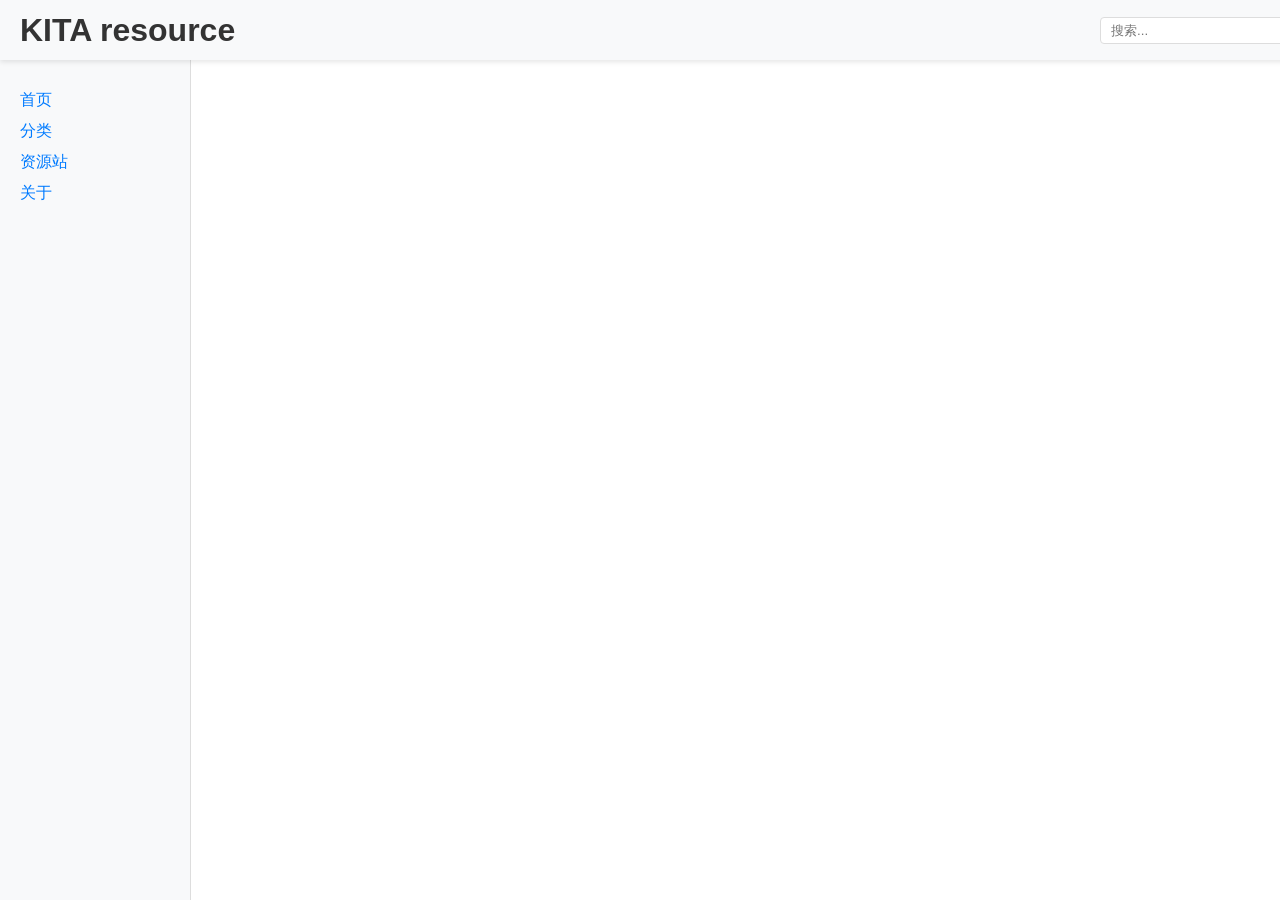
==== about.html @ 464eb2cd "Update about.html" ====
<!DOCTYPE html>
<html lang="zh">
<head>
    <meta charset="UTF-8">
    <meta name="viewport" content="width=device-width, initial-scale=1.0">
    <title>KITAres</title>
    <link rel="stylesheet" href="blog.css">
</head>
<body>
    <header>
        <h1>KITA resource</h1>
        <input type="search" placeholder="搜索...">
    </header>
    <nav>
        <a href="index.html">首页</a>
        <a href="#">分类</a>
        <a href="resource.html">资源站</a>
        <a href="about.html">关于</a>
    </nav>
    <main>
        <section>
            <h2>ABOUT</h2>
            <p>还在想...</p>
        </section>
    </main>
</body>
---- blog.css ----
/* 博客界面简洁样式*/
body {
    background: #fff !important;
    color: #333 !important;
    font-family: Arial, sans-serif !important;
    margin: 0 !important;
    padding: 0 !important;
    min-height: 100vh;
}

header {
    position: fixed;
    top: 0;
    left: 0;
    width: 100%;
    height: 60px;
    background: #f8f9fa;
    display: flex;
    justify-content: space-between;
    align-items: center;
    padding: 0 20px;
    box-shadow: 0 2px 5px rgba(0,0,0,0.1);
    z-index: 1000;
}

header h1 {
    margin: 0;
    color: #333;
}

header input {
    padding: 5px 10px;
    border: 1px solid #ddd;
    border-radius: 4px;
    width: 200px;
}

nav {
    position: fixed;
    left: 0;
    top: 60px;
    width: 150px;
    height: calc(100vh - 60px);
    background: #f8f9fa;
    padding: 20px;
    border-right: 1px solid #ddd;
    overflow-y: auto;
}

nav a {
    display: block;
    margin: 10px 0;
    color: #007bff;
    text-decoration: none;
}

nav a:hover {
    color: #0056b3;
}

.content {
    margin-left: 200px;
    margin-top: 60px;
    height: calc(100vh - 60px);
    overflow-y: auto;
    display: flex;
}

main {
    flex: 3;
    padding: 20px;
}

aside {
    flex: 1;
    margin-left: 20px;
    padding: 20px;
}

.post {
    border: 1px solid #ddd;
    padding: 20px;
    margin-bottom: 20px;
    background: #fff;
    border-radius: 5px;
}

.post h2 {
    margin-top: 0;
}

.post h2 a {
    color: #007bff;
    text-decoration: none;
}

.post h2 a:hover {
    text-decoration: underline;
}

.meta {
    color: #666;
    font-size: 0.9em;
    margin-bottom: 10px;
}

.post img {
    max-width: 100%;
    height: auto;
    margin: 10px 0;
    border: none;
    box-shadow: none;
    transition: none;
}

.post img:hover {
    transform: none;
    box-shadow: none;
}

.sidebar-section {
    background: #f8f9fa;
    padding: 15px;
    margin-bottom: 20px;
    border: 1px solid #ddd;
    border-radius: 5px;
}

.sidebar-section h3 {
    margin-top: 0;
    color: #333;
}

.sidebar-section ul {
    list-style: none;
    padding: 0;
}

.sidebar-section li {
    margin-bottom: 5px;
}

.sidebar-section a {
    color: #007bff;
    text-decoration: none;
}

.sidebar-section a:hover {
    text-decoration: underline;
}

.pagination {
    text-align: center;
    margin-top: 20px;
}

.pagination a {
    margin: 0 5px;
    text-decoration: none;
    color: #007bff;
    padding: 5px 10px;
    border: 1px solid #ddd;
    border-radius: 4px;
}

.pagination a:hover {
    background: #007bff;
    color: #fff;
}

/* 响应式设计 */
@media (max-width: 768px) {
    header {
        position: static;
        height: auto;
        padding: 10px 20px;
        flex-direction: column;
        align-items: flex-start;
    }
    header input {
        width: 100%;
        margin-top: 10px;
    }
    nav {
        position: static;
        width: 100%;
        height: auto;
        border-right: none;
        border-bottom: 1px solid #ddd;
        padding: 10px 20px;
    }
    nav a {
        display: inline-block;
        margin: 0 10px;
    }
    .content {
        margin-left: 0;
        margin-top: 0;
        height: auto;
        overflow-y: visible;
        flex-direction: column;
    }
    aside {
        margin-left: 0;
        margin-top: 20px;
    }
}
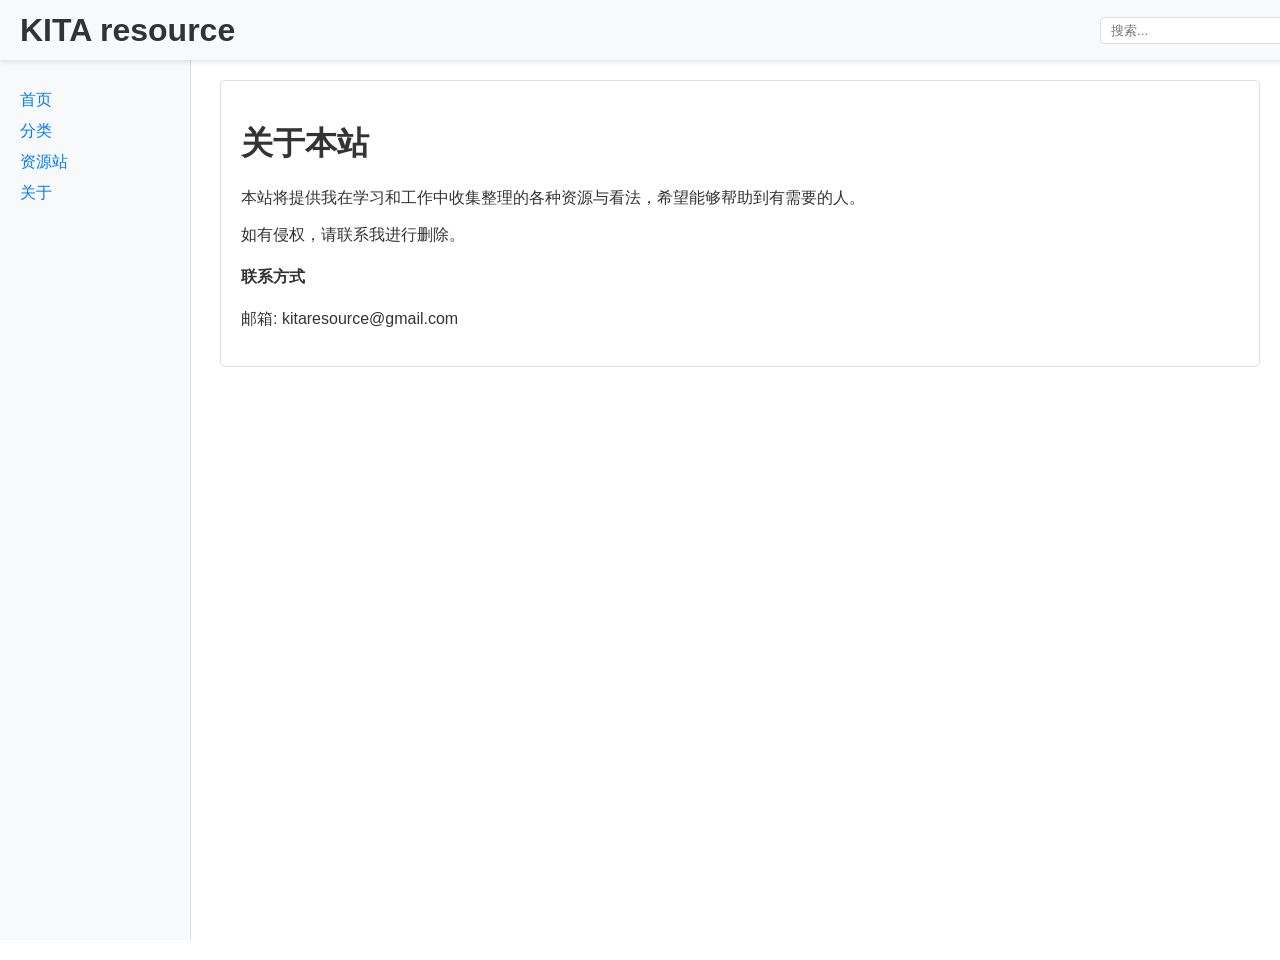
==== commit 47610835: "about" ====
--- a/about.html
+++ b/about.html
@@ -17,10 +17,21 @@
         <a href="resource.html">资源站</a>
         <a href="about.html">关于</a>
     </nav>
-    <main>
-        <section>
-            <h2>ABOUT</h2>
-            <p>还在想...</p>
-        </section>
-    </main>
+    
+    <div class="content">
+        <main>
+            <div class="post">
+                <h1 id="-">关于本站</h1>
+                <p>本站将提供我在学习和工作中收集整理的各种资源与看法，希望能够帮助到有需要的人。</p>
+                <p>如有侵权，请联系我进行删除。</p>
+
+                <h4 id="-">联系方式</h4>
+                <p>邮箱: kitaresource@gmail.com</p>
+            </div>
+        </main>
+    </div>
+       
+    
+    
+    
 </body>
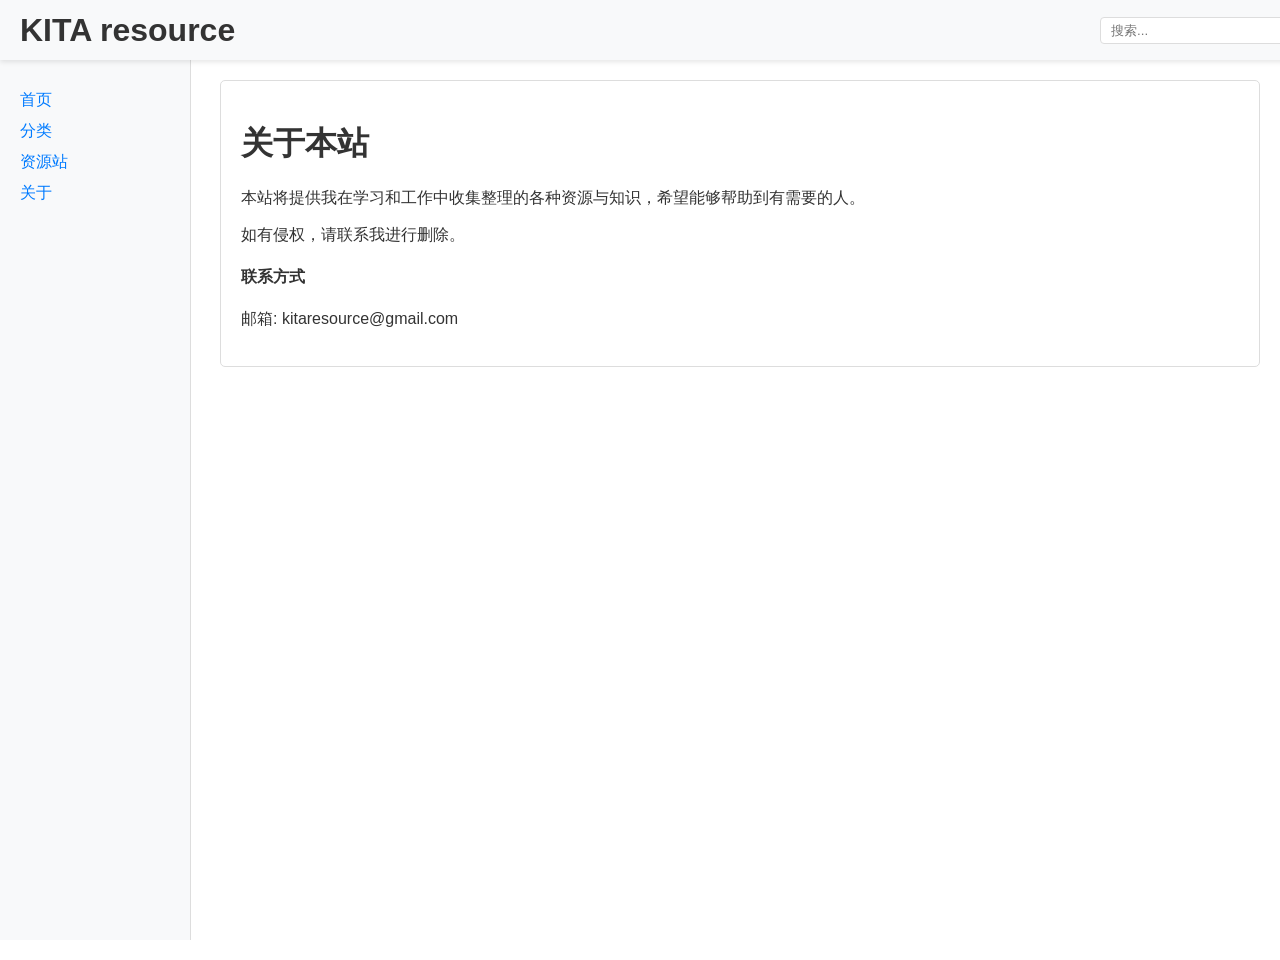
==== commit ed04f44d: "Update about.html" ====
--- a/about.html
+++ b/about.html
@@ -22,7 +22,7 @@
         <main>
             <div class="post">
                 <h1 id="-">关于本站</h1>
-                <p>本站将提供我在学习和工作中收集整理的各种资源与看法，希望能够帮助到有需要的人。</p>
+                <p>本站将提供我在学习和工作中收集整理的各种资源与知识，希望能够帮助到有需要的人。</p>
                 <p>如有侵权，请联系我进行删除。</p>
 
                 <h4 id="-">联系方式</h4>
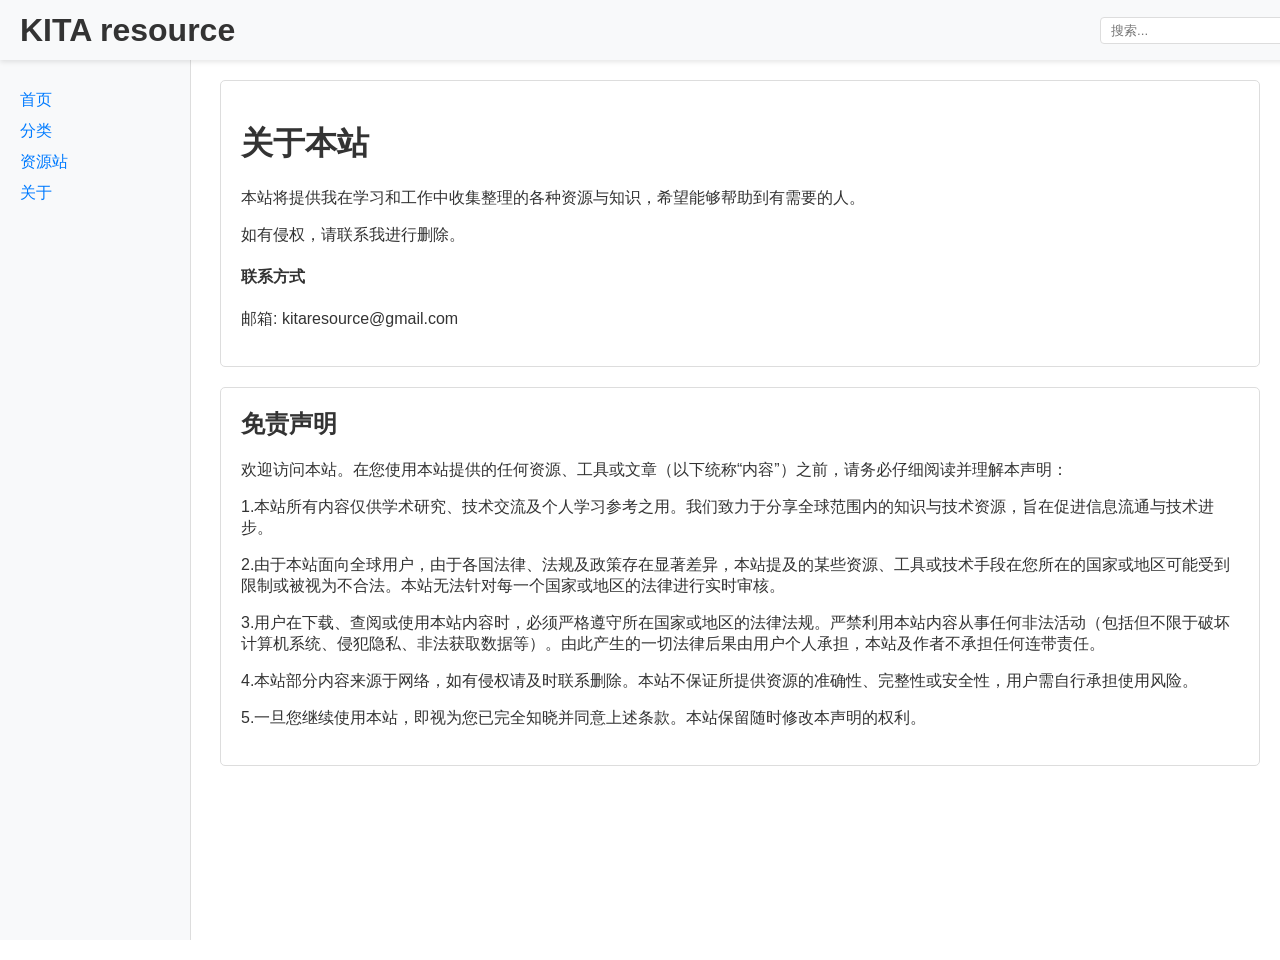
==== commit ba25e567: "Disclaimer" ====
--- a/about.html
+++ b/about.html
@@ -28,6 +28,19 @@
                 <h4 id="-">联系方式</h4>
                 <p>邮箱: kitaresource@gmail.com</p>
             </div>
+            
+
+            <div class="post">
+                <h2>免责声明</h2>
+                <p>欢迎访问本站。在您使用本站提供的任何资源、工具或文章（以下统称“内容”）之前，请务必仔细阅读并理解本声明：</p>
+        
+                    <p>1.本站所有内容仅供<span class="important-text">学术研究、技术交流及个人学习</span>参考之用。我们致力于分享全球范围内的知识与技术资源，旨在促进信息流通与技术进步。</p>
+                    <p>2.由于本站面向全球用户，由于各国法律、法规及政策存在显著差异，本站提及的某些资源、工具或技术手段在您所在的国家或地区可能受到限制或被视为不合法。本站无法针对每一个国家或地区的法律进行实时审核。</p>
+                    <p>3.用户在下载、查阅或使用本站内容时，必须<span class="important-text">严格遵守所在国家或地区的法律法规</span>。严禁利用本站内容从事任何非法活动（包括但不限于破坏计算机系统、侵犯隐私、非法获取数据等）。由此产生的一切法律后果由用户个人承担，本站及作者不承担任何连带责任。</p>
+                    <p>4.本站部分内容来源于网络，如有侵权请及时联系删除。本站不保证所提供资源的准确性、完整性或安全性，用户需自行承担使用风险。</p>
+                    <p>5.一旦您继续使用本站，即视为您已完全知晓并同意上述条款。本站保留随时修改本声明的权利。</p>
+            </div>
+            
         </main>
     </div>
        
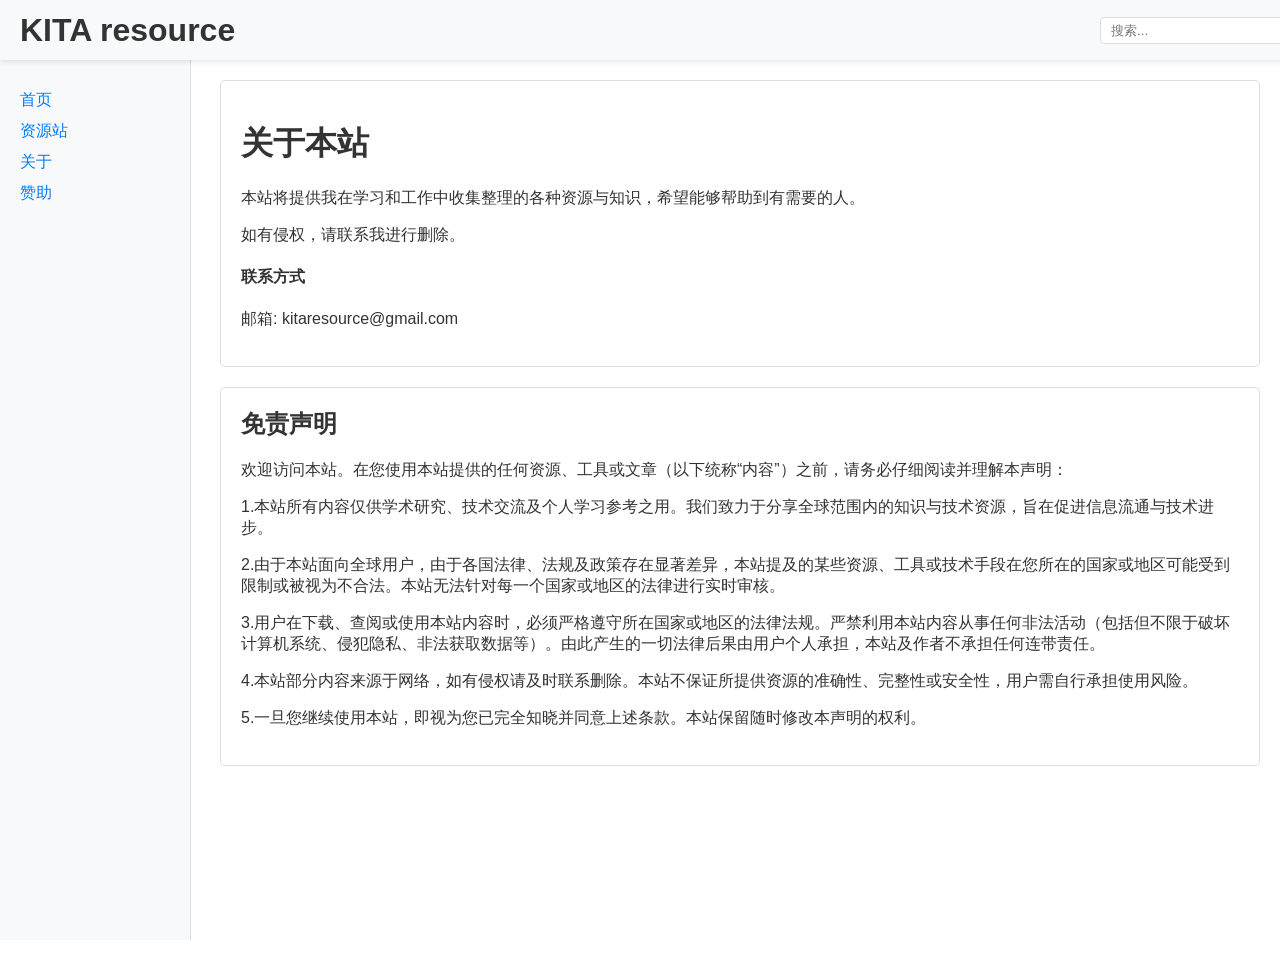
==== commit cb2f21b7: "donate" ====
--- a/about.html
+++ b/about.html
@@ -13,9 +13,9 @@
     </header>
     <nav>
         <a href="index.html">首页</a>
-        <a href="#">分类</a>
         <a href="resource.html">资源站</a>
         <a href="about.html">关于</a>
+        <a href="donate.html">赞助</a>
     </nav>
     
     <div class="content">
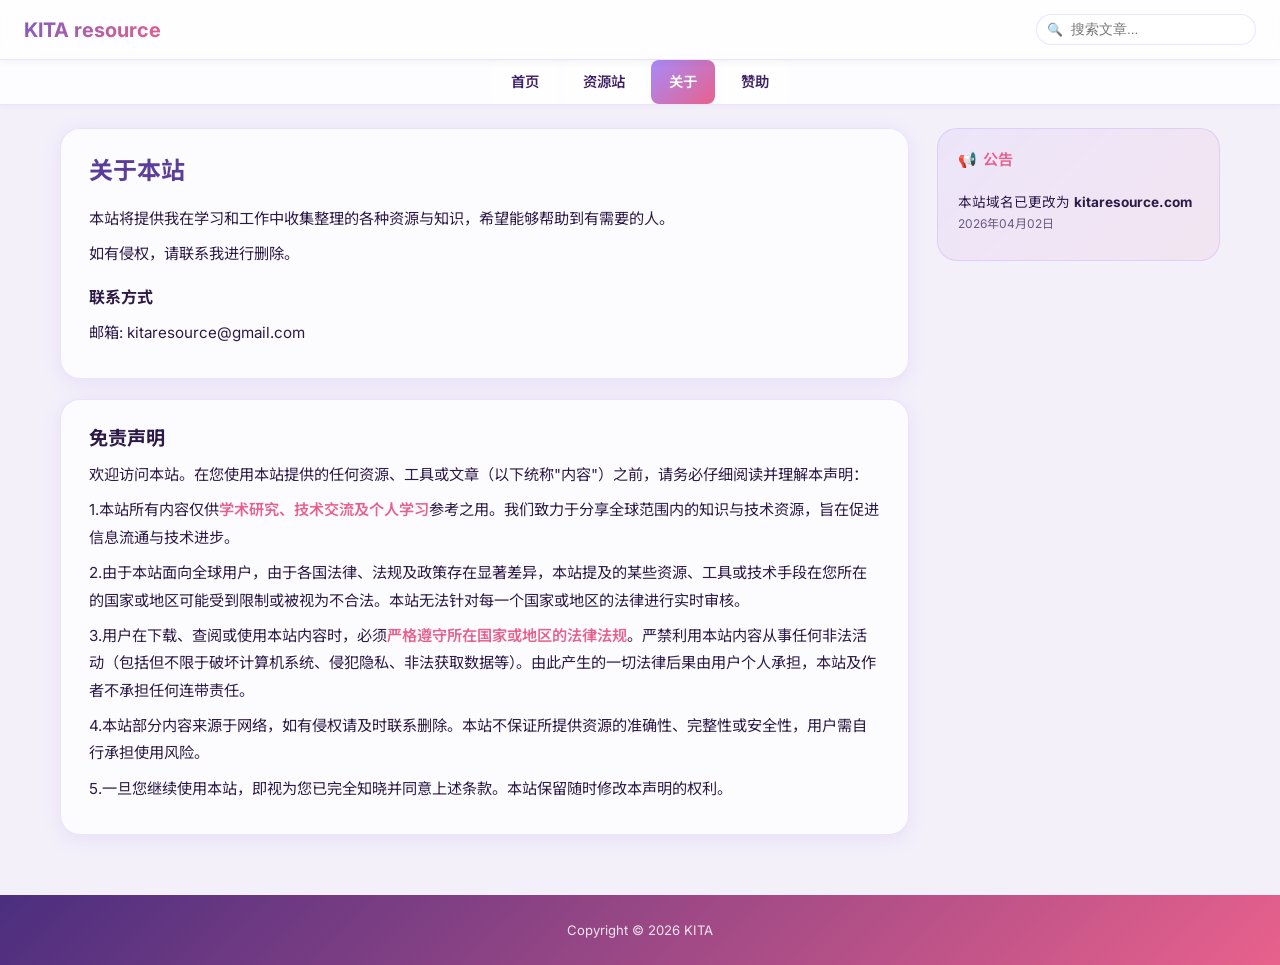
==== commit 08550b2b: "页面优化" ====
--- a/about.html
+++ b/about.html
@@ -1,50 +1,74 @@
 <!DOCTYPE html>
 <html lang="zh">
+
 <head>
     <meta charset="UTF-8">
     <meta name="viewport" content="width=device-width, initial-scale=1.0">
-    <title>KITAres</title>
+    <title>关于 — KITA resource</title>
+    <meta name="description" content="关于KITA resource网站的介绍与免责声明。">
     <link rel="stylesheet" href="blog.css">
 </head>
+
 <body>
     <header>
-        <h1>KITA resource</h1>
-        <input type="search" placeholder="搜索...">
+        <h1><a href="index.html">KITA resource</a></h1>
+        <div class="search-box">
+            <input type="search" id="searchInput" placeholder="搜索文章...">
+            <div class="search-results" id="searchResults"></div>
+        </div>
     </header>
+
     <nav>
-        <a href="index.html">首页</a>
-        <a href="resource.html">资源站</a>
-        <a href="about.html">关于</a>
-        <a href="donate.html">赞助</a>
+        <input type="checkbox" id="menu-toggle" />
+        <label for="menu-toggle" class="menu-icon">&#9776;</label>
+        <div class="menu-links">
+            <a href="index.html">首页</a>
+            <a href="resource.html">资源站</a>
+            <a href="about.html" class="active">关于</a>
+            <a href="donate.html">赞助</a>
+        </div>
     </nav>
-    
-    <div class="content">
+
+    <div class="page-body">
         <main>
             <div class="post">
-                <h1 id="-">关于本站</h1>
+                <h1>关于本站</h1>
                 <p>本站将提供我在学习和工作中收集整理的各种资源与知识，希望能够帮助到有需要的人。</p>
                 <p>如有侵权，请联系我进行删除。</p>
-
-                <h4 id="-">联系方式</h4>
+                <h4>联系方式</h4>
                 <p>邮箱: kitaresource@gmail.com</p>
             </div>
-            
 
             <div class="post">
                 <h2>免责声明</h2>
-                <p>欢迎访问本站。在您使用本站提供的任何资源、工具或文章（以下统称“内容”）之前，请务必仔细阅读并理解本声明：</p>
-        
-                    <p>1.本站所有内容仅供<span class="important-text">学术研究、技术交流及个人学习</span>参考之用。我们致力于分享全球范围内的知识与技术资源，旨在促进信息流通与技术进步。</p>
-                    <p>2.由于本站面向全球用户，由于各国法律、法规及政策存在显著差异，本站提及的某些资源、工具或技术手段在您所在的国家或地区可能受到限制或被视为不合法。本站无法针对每一个国家或地区的法律进行实时审核。</p>
-                    <p>3.用户在下载、查阅或使用本站内容时，必须<span class="important-text">严格遵守所在国家或地区的法律法规</span>。严禁利用本站内容从事任何非法活动（包括但不限于破坏计算机系统、侵犯隐私、非法获取数据等）。由此产生的一切法律后果由用户个人承担，本站及作者不承担任何连带责任。</p>
-                    <p>4.本站部分内容来源于网络，如有侵权请及时联系删除。本站不保证所提供资源的准确性、完整性或安全性，用户需自行承担使用风险。</p>
-                    <p>5.一旦您继续使用本站，即视为您已完全知晓并同意上述条款。本站保留随时修改本声明的权利。</p>
+                <p>欢迎访问本站。在您使用本站提供的任何资源、工具或文章（以下统称"内容"）之前，请务必仔细阅读并理解本声明：</p>
+                <p>1.本站所有内容仅供<span class="important-text">学术研究、技术交流及个人学习</span>参考之用。我们致力于分享全球范围内的知识与技术资源，旨在促进信息流通与技术进步。
+                </p>
+                <p>2.由于本站面向全球用户，由于各国法律、法规及政策存在显著差异，本站提及的某些资源、工具或技术手段在您所在的国家或地区可能受到限制或被视为不合法。本站无法针对每一个国家或地区的法律进行实时审核。</p>
+                <p>3.用户在下载、查阅或使用本站内容时，必须<span
+                        class="important-text">严格遵守所在国家或地区的法律法规</span>。严禁利用本站内容从事任何非法活动（包括但不限于破坏计算机系统、侵犯隐私、非法获取数据等）。由此产生的一切法律后果由用户个人承担，本站及作者不承担任何连带责任。
+                </p>
+                <p>4.本站部分内容来源于网络，如有侵权请及时联系删除。本站不保证所提供资源的准确性、完整性或安全性，用户需自行承担使用风险。</p>
+                <p>5.一旦您继续使用本站，即视为您已完全知晓并同意上述条款。本站保留随时修改本声明的权利。</p>
             </div>
-            
         </main>
+
+        <aside>
+            <div class="announcement-bar">
+                <h3>公告</h3>
+                <div class="notice-item">
+                    <div>本站域名已更改为 <strong>kitaresource.com</strong></div>
+                    <div class="notice-date">2026年04月02日</div>
+                </div>
+            </div>
+        </aside>
     </div>
-       
-    
-    
-    
-</body>+
+    <footer>
+        <div class="footer-content">
+            <p class="copyright">Copyright &copy; 2026 KITA</p>
+        </div>
+    </footer>
+</body>
+
+</html>
--- a/blog.css
+++ b/blog.css
@@ -1,207 +1,557 @@
-/* 博客界面简洁样式*/
+/* ============================================================
+   KITA Resource — 统一样式表
+   ============================================================ */
+
+/* ---------- Google Fonts ---------- */
+@import url('https://fonts.googleapis.com/css2?family=Inter:wght@400;500;600;700&family=Noto+Sans+SC:wght@400;500;600;700&display=swap');
+
+/* ---------- CSS Variables ---------- */
+:root {
+    --c-bg: #f4f0fa;
+    --c-surface: rgba(255,255,255,0.72);
+    --c-surface-solid: #fff;
+    --c-border: rgba(200,180,255,0.35);
+    --c-primary: #7c5cbf;
+    --c-primary-light: #a78bfa;
+    --c-primary-dark: #5b3e99;
+    --c-accent: #e8618c;
+    --c-text: #2d1b47;
+    --c-text-secondary: #6b5a80;
+    --c-link: #6d4daf;
+    --c-link-hover: #9b6eff;
+    --radius-sm: 8px;
+    --radius-md: 14px;
+    --radius-lg: 20px;
+    --shadow-card: 0 4px 20px rgba(140,100,220,0.12);
+    --shadow-hover: 0 8px 30px rgba(140,100,220,0.22);
+    --transition: 0.25s ease;
+    --font: 'Inter','Noto Sans SC',system-ui,-apple-system,sans-serif;
+    --header-h: 60px;
+}
+
+/* ---------- Reset & Base ---------- */
+*, *::before, *::after { box-sizing: border-box; margin: 0; padding: 0; }
+
+html { height: 100%; scroll-behavior: smooth; }
+
 body {
-    background: #fff !important;
-    color: #333 !important;
-    font-family: Arial, sans-serif !important;
-    margin: 0 !important;
-    padding: 0 !important;
+    font-family: var(--font);
+    color: var(--c-text);
+    background: var(--c-bg);
     min-height: 100vh;
-}
-
+    display: flex;
+    flex-direction: column;
+    line-height: 1.7;
+    -webkit-font-smoothing: antialiased;
+}
+
+/* ---------- Header ---------- */
 header {
-    position: fixed;
-    top: 0;
-    left: 0;
-    width: 100%;
-    height: 60px;
-    background: #f8f9fa;
-    display: flex;
-    justify-content: space-between;
-    align-items: center;
-    padding: 0 20px;
-    box-shadow: 0 2px 5px rgba(0,0,0,0.1);
+    position: fixed; top: 0; left: 0; width: 100%;
+    height: var(--header-h);
+    background: rgba(255,255,255,0.85);
+    backdrop-filter: blur(16px); -webkit-backdrop-filter: blur(16px);
+    display: flex; justify-content: space-between; align-items: center;
+    padding: 0 24px;
+    border-bottom: 1px solid var(--c-border);
     z-index: 1000;
+    box-shadow: 0 1px 8px rgba(0,0,0,0.06);
 }
 
 header h1 {
-    margin: 0;
-    color: #333;
-}
-
-header input {
-    padding: 5px 10px;
-    border: 1px solid #ddd;
-    border-radius: 4px;
-    width: 200px;
-}
-
+    font-size: 1.25rem; font-weight: 700;
+    background: linear-gradient(135deg, var(--c-primary), var(--c-accent));
+    -webkit-background-clip: text; -webkit-text-fill-color: transparent;
+    background-clip: text;
+}
+header h1 a { all: unset; cursor: pointer; }
+
+/* -- Search Box in Header -- */
+.search-box {
+    position: relative; width: 220px;
+}
+.search-box input {
+    width: 100%; padding: 7px 14px 7px 34px;
+    border: 1px solid var(--c-border); border-radius: 999px;
+    background: var(--c-surface); font-size: 0.85rem;
+    outline: none; transition: var(--transition);
+}
+.search-box input:focus {
+    border-color: var(--c-primary-light);
+    box-shadow: 0 0 0 3px rgba(167,139,250,0.18);
+}
+.search-box::before {
+    content: '🔍'; position: absolute; left: 11px; top: 50%;
+    transform: translateY(-50%); font-size: 0.8rem; pointer-events: none;
+}
+
+/* -- Search Results Dropdown -- */
+.search-results {
+    display: none; position: absolute; top: calc(100% + 6px); left: 0;
+    width: 320px; max-height: 360px; overflow-y: auto;
+    background: var(--c-surface-solid); border: 1px solid var(--c-border);
+    border-radius: var(--radius-md); box-shadow: var(--shadow-hover);
+    z-index: 2000; padding: 8px 0;
+}
+.search-results.active { display: block; }
+.search-results .result-item {
+    display: block; padding: 10px 16px;
+    color: var(--c-text); text-decoration: none;
+    font-size: 0.88rem; border-bottom: 1px solid rgba(0,0,0,0.04);
+    transition: background var(--transition);
+}
+.search-results .result-item:hover { background: rgba(167,139,250,0.08); }
+.search-results .result-item .result-meta {
+    font-size: 0.75rem; color: var(--c-text-secondary); margin-top: 2px;
+}
+.search-results .no-result {
+    padding: 16px; text-align: center; color: var(--c-text-secondary); font-size: 0.85rem;
+}
+
+/* ---------- Nav ---------- */
 nav {
-    position: fixed;
-    left: 0;
-    top: 60px;
-    width: 150px;
-    height: calc(100vh - 60px);
-    background: #f8f9fa;
+    position: fixed; top: var(--header-h); left: 0; width: 100%;
+    background: rgba(255,255,255,0.8);
+    backdrop-filter: blur(10px); -webkit-backdrop-filter: blur(10px);
+    border-bottom: 1px solid var(--c-border);
+    display: flex; align-items: center; justify-content: center;
+    padding: 0; z-index: 999;
+    box-shadow: 0 1px 4px rgba(0,0,0,0.04);
+}
+
+nav .menu-icon {
+    display: none; font-size: 24px; cursor: pointer;
+    padding: 8px 16px; user-select: none; color: var(--c-primary);
+}
+#menu-toggle { display: none; }
+
+nav .menu-links {
+    display: flex; flex-wrap: wrap; justify-content: center;
+}
+
+nav .menu-links a {
+    display: inline-block; margin: 0 4px; padding: 10px 18px;
+    font-size: 0.9rem; font-weight: 600;
+    color: #3d2066; text-decoration: none;
+    border-radius: var(--radius-sm);
+    transition: all var(--transition);
+    background: rgba(255,255,255,0.5); box-shadow: none; border: none;
+    letter-spacing: 0; text-shadow: none;
+}
+nav .menu-links a:hover {
+    color: #7c3aed;
+    background: rgba(167,139,250,0.18);
+    transform: none;
+}
+nav .menu-links a.active {
+    color: #fff;
+    background: linear-gradient(135deg, var(--c-primary-light), var(--c-accent));
+    font-weight: 600;
+}
+
+/* ---------- Layout ---------- */
+.page-body {
+    margin-top: calc(var(--header-h) + 44px); /* header + nav */
+    flex: 1; display: flex;
+    max-width: 1200px; width: 100%;
+    margin-left: auto; margin-right: auto;
+    padding: 24px 20px 40px;
+    gap: 28px;
+}
+
+main { flex: 3; min-width: 0; }
+aside { flex: 1; min-width: 260px; max-width: 320px; }
+
+/* ---------- Content wrapper (legacy support) ---------- */
+.content {
+    margin-top: calc(var(--header-h) + 44px);
+    flex: 1; display: flex;
+    max-width: 1200px; width: 100%;
+    margin-left: auto; margin-right: auto;
+    padding: 24px 20px 40px;
+    gap: 28px;
+}
+
+/* ---------- Post Card ---------- */
+.post {
+    background: var(--c-surface);
+    backdrop-filter: blur(12px); -webkit-backdrop-filter: blur(12px);
+    border: 1px solid var(--c-border);
+    border-radius: var(--radius-lg);
+    padding: 24px 28px;
+    margin-bottom: 20px;
+    box-shadow: var(--shadow-card);
+    transition: transform var(--transition), box-shadow var(--transition);
+}
+.post:hover {
+    transform: translateY(-3px);
+    box-shadow: var(--shadow-hover);
+}
+
+.post h2 { margin: 0 0 8px; font-size: 1.2rem; line-height: 1.5; }
+.post h2 a {
+    color: var(--c-primary-dark); text-decoration: none;
+    background: none; padding: 0; border-radius: 0;
+    box-shadow: none; border: none; font-weight: 600;
+    display: inline; letter-spacing: 0; text-shadow: none;
+    transition: color var(--transition);
+}
+.post h2 a:hover {
+    color: var(--c-link-hover);
+    transform: none; box-shadow: none; background: none;
+}
+
+.meta {
+    color: var(--c-text-secondary); font-size: 0.82rem;
+    margin-bottom: 12px; display: flex; align-items: center; gap: 8px;
+}
+.meta::before {
+    content: '📅'; font-size: 0.75rem;
+}
+
+.post p {
+    font-size: 0.95rem; color: var(--c-text);
+    margin: 8px 0; line-height: 1.8;
+}
+
+.post img {
+    max-width: 100%; height: auto;
+    border-radius: var(--radius-md);
+    margin: 12px 0; border: none;
+    box-shadow: 0 2px 12px rgba(0,0,0,0.08);
+    transition: none;
+}
+.post img:hover { transform: none; box-shadow: none; }
+
+/* ---------- Sidebar ---------- */
+.sidebar-section {
+    background: var(--c-surface);
+    backdrop-filter: blur(12px);
+    border: 1px solid var(--c-border);
+    border-radius: var(--radius-lg);
     padding: 20px;
-    border-right: 1px solid #ddd;
-    overflow-y: auto;
-}
-
-nav a {
-    display: block;
-    margin: 10px 0;
-    color: #007bff;
-    text-decoration: none;
-}
-
-nav a:hover {
-    color: #0056b3;
-}
-
-.content {
-    margin-left: 200px;
-    margin-top: 60px;
-    height: calc(100vh - 60px);
-    overflow-y: auto;
-    display: flex;
-}
-
-main {
-    flex: 3;
-    padding: 20px;
-}
-
-aside {
-    flex: 1;
-    margin-left: 20px;
-    padding: 20px;
-}
-
-.post {
-    border: 1px solid #ddd;
-    padding: 20px;
-    margin-bottom: 20px;
-    background: #fff;
-    border-radius: 5px;
-}
-
-.post h2 {
-    margin-top: 0;
-}
-
-.post h2 a {
-    color: #007bff;
-    text-decoration: none;
-}
-
-.post h2 a:hover {
-    text-decoration: underline;
-}
-
-.meta {
-    color: #666;
-    font-size: 0.9em;
-    margin-bottom: 10px;
-}
-
-.post img {
-    max-width: 100%;
-    height: auto;
-    margin: 10px 0;
-    border: none;
-    box-shadow: none;
-    transition: none;
-}
-
-.post img:hover {
+    margin-bottom: 16px;
+    box-shadow: var(--shadow-card);
+}
+.sidebar-section h3 {
+    margin: 0 0 12px; font-size: 1rem; font-weight: 600;
+    color: var(--c-primary-dark);
+    padding-bottom: 10px;
+    border-bottom: 2px solid rgba(167,139,250,0.2);
+}
+.sidebar-section ul { list-style: none; padding: 0; }
+.sidebar-section li { margin-bottom: 8px; }
+.sidebar-section li a {
+    color: var(--c-link); text-decoration: none; font-size: 0.88rem;
+    background: none; padding: 0; border-radius: 0;
+    box-shadow: none; border: none; display: inline;
+    letter-spacing: 0; text-shadow: none; font-weight: 400;
+    transition: color var(--transition);
+}
+.sidebar-section li a:hover {
+    color: var(--c-link-hover); transform: none;
+    box-shadow: none; background: none;
+}
+
+/* -- Announcement Bar -- */
+.announcement-bar {
+    background: linear-gradient(135deg, rgba(167,139,250,0.1), rgba(232,97,140,0.08));
+    border: 1px solid rgba(167,139,250,0.25);
+    border-radius: var(--radius-lg);
+    padding: 18px 20px;
+    margin-bottom: 16px;
+}
+.announcement-bar h3 {
+    margin: 0 0 10px; font-size: 0.95rem; font-weight: 600;
+    color: var(--c-accent);
+    display: flex; align-items: center; gap: 6px;
+}
+.announcement-bar h3::before { content: '📢'; }
+.announcement-bar .notice-item {
+    padding: 8px 0;
+    border-bottom: 1px dashed rgba(167,139,250,0.2);
+    font-size: 0.85rem; color: var(--c-text);
+}
+.announcement-bar .notice-item:last-child { border-bottom: none; }
+.announcement-bar .notice-date {
+    font-size: 0.75rem; color: var(--c-text-secondary);
+}
+
+/* -- Sidebar Ad -- */
+.sidebar-section img {
+    width: 100%; height: auto; border-radius: var(--radius-sm);
+    border: none; box-shadow: none; margin: 0; transition: none;
+}
+.sidebar-section img:hover { transform: none; box-shadow: none; }
+.sidebar-section a {
+    background: none; padding: 0; box-shadow: none;
+    border: none; text-shadow: none;
+}
+.sidebar-section a:hover { transform: none; box-shadow: none; }
+
+/* ---------- Pagination ---------- */
+.pagination { text-align: center; margin-top: 24px; }
+.pagination a {
+    display: inline-block; margin: 0 4px;
+    padding: 6px 14px; border-radius: var(--radius-sm);
+    border: 1px solid var(--c-border);
+    color: var(--c-primary); text-decoration: none;
+    font-size: 0.88rem; font-weight: 500;
+    background: var(--c-surface-solid);
+    box-shadow: none; text-shadow: none;
+    transition: all var(--transition);
+}
+.pagination a:hover, .pagination a.active {
+    background: var(--c-primary); color: #fff;
     transform: none;
-    box-shadow: none;
-}
-
-.sidebar-section {
-    background: #f8f9fa;
-    padding: 15px;
-    margin-bottom: 20px;
-    border: 1px solid #ddd;
-    border-radius: 5px;
-}
-
-.sidebar-section h3 {
-    margin-top: 0;
-    color: #333;
-}
-
-.sidebar-section ul {
-    list-style: none;
-    padding: 0;
-}
-
-.sidebar-section li {
-    margin-bottom: 5px;
-}
-
-.sidebar-section a {
-    color: #007bff;
-    text-decoration: none;
-}
-
-.sidebar-section a:hover {
-    text-decoration: underline;
-}
-
-.pagination {
+}
+
+/* ---------- Links (global reset) ---------- */
+a {
+    color: var(--c-link); text-decoration: none;
+    transition: color var(--transition);
+}
+a:hover { color: var(--c-link-hover); }
+
+/* ---------- Button Links ---------- */
+.btn, a[download], a[web] {
+    display: inline-block;
+    background: linear-gradient(145deg, var(--c-primary-light), var(--c-accent));
+    color: #fff !important; padding: 10px 20px;
+    text-decoration: none; border-radius: 999px;
+    font-weight: 600; font-size: 0.88rem;
+    box-shadow: 0 4px 14px rgba(124,92,191,0.3);
+    transition: all var(--transition);
+    border: none; letter-spacing: 0.3px;
+}
+.btn:hover, a[download]:hover, a[web]:hover {
+    transform: translateY(-2px);
+    box-shadow: 0 8px 22px rgba(124,92,191,0.4);
+    filter: brightness(1.08);
+}
+
+/* ---------- Article Page Styles ---------- */
+.post h1 {
+    font-size: 1.5rem; font-weight: 700;
+    color: var(--c-primary-dark);
+    margin-bottom: 16px; line-height: 1.5;
+}
+.post h3 { font-size: 1.1rem; margin: 20px 0 10px; color: var(--c-primary-dark); }
+.post h4 { font-size: 1rem; margin: 16px 0 8px; color: var(--c-text); }
+.post ul, .post ol {
+    padding-left: 24px; margin: 10px 0;
+}
+.post li { margin-bottom: 6px; font-size: 0.95rem; }
+.post a {
+    color: var(--c-link); text-decoration: underline;
+    text-decoration-color: rgba(109,77,175,0.3);
+    background: none; padding: 0; border-radius: 0;
+    box-shadow: none; border: none; font-weight: 500;
+    display: inline; letter-spacing: 0; text-shadow: none;
+}
+.post a:hover {
+    color: var(--c-link-hover);
+    text-decoration-color: var(--c-link-hover);
+    transform: none; box-shadow: none; background: none;
+}
+.post .btn, .post a[download], .post a[web] {
+    text-decoration: none; display: inline-block;
+    color: #fff !important;
+}
+
+/* ---------- Important Text ---------- */
+.important-text {
+    color: var(--c-accent); font-weight: 600;
+}
+
+/* ---------- Resource Page: work-item ---------- */
+.work-item {
+    background: var(--c-surface);
+    backdrop-filter: blur(12px);
+    border: 1px solid var(--c-border);
+    border-radius: var(--radius-lg);
+    padding: 22px 26px;
+    margin-bottom: 18px;
+    box-shadow: var(--shadow-card);
+    transition: transform var(--transition), box-shadow var(--transition);
+}
+.work-item:hover {
+    transform: translateY(-2px);
+    box-shadow: var(--shadow-hover);
+}
+.work-item h3 {
+    font-size: 1rem; font-weight: 600;
+    color: var(--c-primary-dark); margin: 12px 0 8px;
+}
+.work-item h3:first-child { margin-top: 0; }
+.work-item p {
+    font-size: 0.9rem; color: var(--c-text-secondary);
+    margin: 8px 0;
+}
+.work-item img {
+    max-width: 100%; height: auto;
+    border-radius: var(--radius-md);
+    margin: 10px 0; border: none;
+    box-shadow: 0 2px 12px rgba(0,0,0,0.08);
+}
+
+section h2 {
+    font-size: 1.2rem; font-weight: 700;
+    color: var(--c-primary-dark);
+    margin: 28px 0 14px;
+    padding-left: 12px;
+    border-left: 4px solid var(--c-primary-light);
+}
+section h2:first-child { margin-top: 0; }
+
+/* ---------- Form Styles ---------- */
+form {
+    background: var(--c-surface);
+    backdrop-filter: blur(16px);
+    padding: 32px 28px;
+    border-radius: var(--radius-lg);
+    border: 1px solid var(--c-border);
+    box-shadow: var(--shadow-card);
+}
+
+label {
+    display: block; margin: 16px 0 6px;
+    color: var(--c-primary-dark);
+    font-weight: 600; font-size: 0.95rem;
+}
+
+input[type="text"], select, textarea {
+    width: 100%; padding: 12px 14px;
+    border-radius: var(--radius-md);
+    border: 1px solid var(--c-border);
+    background: rgba(255,255,255,0.9);
+    font-size: 0.95rem; font-family: var(--font);
+    outline: none;
+    transition: all var(--transition);
+}
+input[type="text"]:focus, select:focus, textarea:focus {
+    border-color: var(--c-primary-light);
+    box-shadow: 0 0 0 3px rgba(167,139,250,0.18);
+}
+textarea { resize: vertical; min-height: 160px; }
+
+button[type="submit"] {
+    display: block; width: 100%; margin-top: 24px;
+    padding: 14px;
+    background: linear-gradient(145deg, var(--c-primary-light), var(--c-accent));
+    color: #fff; border: none; border-radius: 999px;
+    font-size: 1rem; font-weight: 600;
+    cursor: pointer;
+    box-shadow: 0 4px 16px rgba(124,92,191,0.35);
+    transition: all var(--transition);
+    font-family: var(--font);
+}
+button[type="submit"]:hover {
+    transform: translateY(-2px);
+    box-shadow: 0 8px 24px rgba(124,92,191,0.45);
+    filter: brightness(1.06);
+}
+
+/* ---------- Footer ---------- */
+footer {
+    margin-top: auto;
+    background: linear-gradient(135deg, #4b2e7f, #e8618c);
+    color: #fff;
+    padding: 24px 20px;
     text-align: center;
-    margin-top: 20px;
-}
-
-.pagination a {
-    margin: 0 5px;
-    text-decoration: none;
-    color: #007bff;
-    padding: 5px 10px;
-    border: 1px solid #ddd;
-    border-radius: 4px;
-}
-
-.pagination a:hover {
-    background: #007bff;
-    color: #fff;
-}
-
-/* 响应式设计 */
+}
+.footer-content {
+    max-width: 1200px; margin: 0 auto;
+}
+.footer-links { margin-bottom: 8px; }
+.footer-links a {
+    color: rgba(255,255,255,0.9); margin: 0 8px;
+    text-decoration: none; font-size: 0.88rem;
+    background: none; padding: 0; box-shadow: none; border: none;
+    text-shadow: none; letter-spacing: 0; border-radius: 0;
+}
+.footer-links a:hover {
+    color: #fff; text-decoration: underline;
+    transform: none; box-shadow: none; background: none;
+}
+.copyright { font-size: 0.82rem; opacity: 0.85; margin: 0; }
+
+/* ---------- Toast Notification ---------- */
+.toast {
+    position: fixed; bottom: 30px; left: 50%;
+    transform: translateX(-50%) translateY(80px);
+    background: var(--c-primary-dark); color: #fff;
+    padding: 12px 28px; border-radius: 999px;
+    font-size: 0.9rem; box-shadow: 0 6px 20px rgba(0,0,0,0.2);
+    opacity: 0; transition: all 0.4s ease; z-index: 9999;
+    pointer-events: none;
+}
+.toast.show {
+    opacity: 1; transform: translateX(-50%) translateY(0);
+}
+
+/* ---------- highlight for search ---------- */
+.post.search-hidden { display: none; }
+
+/* ============================================================
+   Responsive
+   ============================================================ */
+
+/* Tablet */
+@media (max-width: 900px) {
+    aside { min-width: 200px; max-width: 240px; }
+}
+
+/* Mobile */
 @media (max-width: 768px) {
     header {
-        position: static;
-        height: auto;
-        padding: 10px 20px;
-        flex-direction: column;
-        align-items: flex-start;
+        height: auto; min-height: var(--header-h);
+        padding: 10px 16px;
+        flex-wrap: wrap; gap: 8px;
     }
-    header input {
-        width: 100%;
-        margin-top: 10px;
+    .search-box { width: 100%; order: 2; }
+
+    nav .menu-icon { display: block; }
+    nav .menu-links {
+        display: none; flex-direction: column;
+        width: 100%; text-align: center;
     }
-    nav {
-        position: static;
-        width: 100%;
-        height: auto;
-        border-right: none;
-        border-bottom: 1px solid #ddd;
-        padding: 10px 20px;
+    #menu-toggle:checked + .menu-icon + .menu-links { display: flex; }
+    nav .menu-links a { padding: 12px 16px; border-bottom: 1px solid var(--c-border); }
+
+    .page-body, .content {
+        flex-direction: column-reverse; /* sidebar first on mobile */
+        margin-top: calc(var(--header-h) + 44px);
+        padding: 16px 12px 32px;
+        gap: 16px;
     }
-    nav a {
-        display: inline-block;
-        margin: 0 10px;
+
+    aside {
+        max-width: 100%; min-width: 0; width: 100%;
+        display: grid;
+        grid-template-columns: 1fr 1fr;
+        gap: 12px;
     }
-    .content {
-        margin-left: 0;
-        margin-top: 0;
-        height: auto;
-        overflow-y: visible;
-        flex-direction: column;
+
+    main { width: 100%; }
+
+    .post { padding: 18px 16px; }
+    .post h1 { font-size: 1.25rem; }
+    .post h2 { font-size: 1.05rem; }
+
+    .work-item { padding: 16px; }
+
+    .btn, a[download], a[web] {
+        display: block; text-align: center;
+        margin: 8px 0; padding: 12px 18px;
     }
+
+    .search-results { width: calc(100vw - 32px); left: 0; }
+}
+
+@media (max-width: 480px) {
     aside {
-        margin-left: 0;
-        margin-top: 20px;
+        grid-template-columns: 1fr; /* single column on very small screens */
     }
+    h3, p { font-size: 0.9rem; }
 }
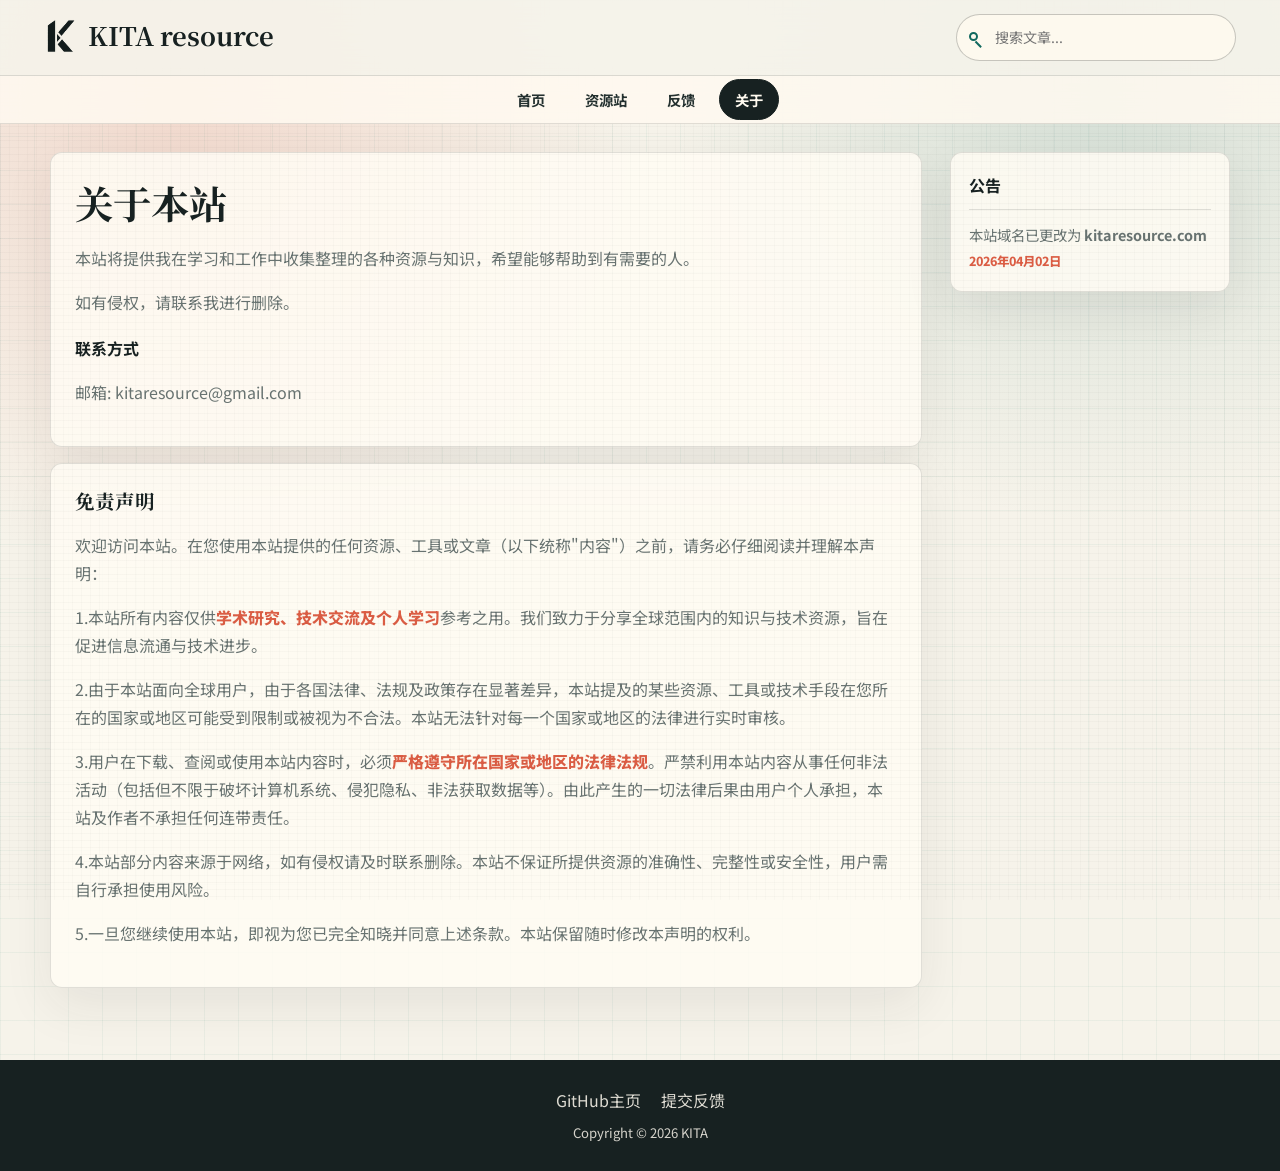
==== commit af22fbf2: "Update site UI and remove sponsorship content" ====
--- a/about.html
+++ b/about.html
@@ -7,11 +7,12 @@
     <title>关于 — KITA resource</title>
     <meta name="description" content="关于KITA resource网站的介绍与免责声明。">
     <link rel="stylesheet" href="blog.css">
+    <link rel="icon" type="image/png" href="assets/kita-logo-64.png">
 </head>
 
 <body>
     <header>
-        <h1><a href="index.html">KITA resource</a></h1>
+        <h1><a href="index.html"><img src="assets/kita-logo-64.png" alt="" class="site-logo">KITA resource</a></h1>
         <div class="search-box">
             <input type="search" id="searchInput" placeholder="搜索文章...">
             <div class="search-results" id="searchResults"></div>
@@ -24,8 +25,8 @@
         <div class="menu-links">
             <a href="index.html">首页</a>
             <a href="resource.html">资源站</a>
+            <a href="contact.html">反馈</a>
             <a href="about.html" class="active">关于</a>
-            <a href="donate.html">赞助</a>
         </div>
     </nav>
 
@@ -66,9 +67,13 @@
 
     <footer>
         <div class="footer-content">
+            <nav class="footer-links">
+                <a href="https://github.com/kitai19019/" target="_blank">GitHub主页</a>
+                <a href="contact.html">提交反馈</a>
+            </nav>
             <p class="copyright">Copyright &copy; 2026 KITA</p>
         </div>
     </footer>
 </body>
 
-</html>+</html>
--- a/blog.css
+++ b/blog.css
@@ -1,557 +1,977 @@
 /* ============================================================
-   KITA Resource — 统一样式表
+   KITA Resource - archive interface
    ============================================================ */
 
-/* ---------- Google Fonts ---------- */
-@import url('https://fonts.googleapis.com/css2?family=Inter:wght@400;500;600;700&family=Noto+Sans+SC:wght@400;500;600;700&display=swap');
-
-/* ---------- CSS Variables ---------- */
+@import url('https://fonts.googleapis.com/css2?family=Noto+Sans+SC:wght@400;500;600;700;800&family=Noto+Serif+SC:wght@600;700;900&display=swap');
+
 :root {
-    --c-bg: #f4f0fa;
-    --c-surface: rgba(255,255,255,0.72);
-    --c-surface-solid: #fff;
-    --c-border: rgba(200,180,255,0.35);
-    --c-primary: #7c5cbf;
-    --c-primary-light: #a78bfa;
-    --c-primary-dark: #5b3e99;
-    --c-accent: #e8618c;
-    --c-text: #2d1b47;
-    --c-text-secondary: #6b5a80;
-    --c-link: #6d4daf;
-    --c-link-hover: #9b6eff;
-    --radius-sm: 8px;
-    --radius-md: 14px;
-    --radius-lg: 20px;
-    --shadow-card: 0 4px 20px rgba(140,100,220,0.12);
-    --shadow-hover: 0 8px 30px rgba(140,100,220,0.22);
-    --transition: 0.25s ease;
-    --font: 'Inter','Noto Sans SC',system-ui,-apple-system,sans-serif;
-    --header-h: 60px;
-}
-
-/* ---------- Reset & Base ---------- */
-*, *::before, *::after { box-sizing: border-box; margin: 0; padding: 0; }
-
-html { height: 100%; scroll-behavior: smooth; }
+    --c-bg: #f6f3ea;
+    --c-bg-deep: #e9e1d1;
+    --c-surface: rgba(255, 252, 244, 0.86);
+    --c-surface-solid: #fffaf0;
+    --c-ink: #172121;
+    --c-text: #23302f;
+    --c-text-secondary: #687371;
+    --c-primary: #11695f;
+    --c-primary-dark: #0a4844;
+    --c-accent: #db5d44;
+    --c-accent-soft: #f3c8b6;
+    --c-line: rgba(23, 33, 33, 0.13);
+    --c-line-strong: rgba(23, 33, 33, 0.24);
+    --radius-sm: 6px;
+    --radius-md: 8px;
+    --radius-lg: 12px;
+    --shadow-card: 0 18px 50px rgba(37, 44, 40, 0.08);
+    --shadow-hover: 0 22px 60px rgba(37, 44, 40, 0.13);
+    --font-body: 'Noto Sans SC', system-ui, -apple-system, BlinkMacSystemFont, sans-serif;
+    --font-display: 'Noto Serif SC', 'Noto Sans SC', serif;
+    --header-h: 72px;
+    --nav-h: 48px;
+    --transition: 180ms ease;
+}
+
+*,
+*::before,
+*::after {
+    box-sizing: border-box;
+}
+
+html {
+    min-height: 100%;
+    scroll-behavior: smooth;
+    scroll-padding-top: 140px;
+}
 
 body {
-    font-family: var(--font);
+    min-height: 100vh;
+    margin: 0;
     color: var(--c-text);
-    background: var(--c-bg);
-    min-height: 100vh;
+    font-family: var(--font-body);
+    line-height: 1.75;
+    background:
+        linear-gradient(90deg, rgba(17, 105, 95, 0.05) 1px, transparent 1px),
+        linear-gradient(180deg, rgba(17, 105, 95, 0.05) 1px, transparent 1px),
+        radial-gradient(circle at 14% 10%, rgba(219, 93, 68, 0.17), transparent 30%),
+        radial-gradient(circle at 86% 8%, rgba(17, 105, 95, 0.14), transparent 28%),
+        var(--c-bg);
+    background-size: 34px 34px, 34px 34px, auto, auto, auto;
     display: flex;
     flex-direction: column;
-    line-height: 1.7;
     -webkit-font-smoothing: antialiased;
 }
 
-/* ---------- Header ---------- */
+body::before {
+    content: '';
+    position: fixed;
+    inset: 0;
+    pointer-events: none;
+    background-image:
+        linear-gradient(rgba(23, 33, 33, 0.025) 1px, transparent 1px),
+        linear-gradient(90deg, rgba(23, 33, 33, 0.02) 1px, transparent 1px);
+    background-size: 100% 7px, 9px 100%;
+    mix-blend-mode: multiply;
+}
+
+img {
+    max-width: 100%;
+    height: auto;
+}
+
+a {
+    color: var(--c-primary);
+    text-decoration: none;
+    transition: color var(--transition), border-color var(--transition), background var(--transition), transform var(--transition), box-shadow var(--transition);
+}
+
+a:hover {
+    color: var(--c-accent);
+}
+
 header {
-    position: fixed; top: 0; left: 0; width: 100%;
-    height: var(--header-h);
-    background: rgba(255,255,255,0.85);
-    backdrop-filter: blur(16px); -webkit-backdrop-filter: blur(16px);
-    display: flex; justify-content: space-between; align-items: center;
-    padding: 0 24px;
-    border-bottom: 1px solid var(--c-border);
+    position: sticky;
+    top: 0;
     z-index: 1000;
-    box-shadow: 0 1px 8px rgba(0,0,0,0.06);
+    min-height: var(--header-h);
+    padding: 14px clamp(16px, 4vw, 44px);
+    background: rgba(246, 243, 234, 0.9);
+    border-bottom: 1px solid var(--c-line);
+    backdrop-filter: blur(18px);
+    -webkit-backdrop-filter: blur(18px);
+    display: flex;
+    align-items: center;
+    justify-content: space-between;
+    gap: 20px;
 }
 
 header h1 {
-    font-size: 1.25rem; font-weight: 700;
-    background: linear-gradient(135deg, var(--c-primary), var(--c-accent));
-    -webkit-background-clip: text; -webkit-text-fill-color: transparent;
-    background-clip: text;
-}
-header h1 a { all: unset; cursor: pointer; }
-
-/* -- Search Box in Header -- */
+    margin: 0;
+    font-family: var(--font-display);
+    font-size: clamp(1.25rem, 2vw, 1.7rem);
+    line-height: 1;
+    letter-spacing: 0;
+}
+
+header h1 a {
+    display: inline-flex;
+    align-items: center;
+    gap: 10px;
+    color: var(--c-ink);
+}
+
+.site-logo {
+    width: 34px;
+    height: 34px;
+    object-fit: contain;
+    flex: 0 0 auto;
+}
+
 .search-box {
-    position: relative; width: 220px;
-}
+    position: relative;
+    width: min(280px, 34vw);
+}
+
+.search-box::before {
+    content: '';
+    position: absolute;
+    left: 13px;
+    top: 50%;
+    width: 9px;
+    height: 9px;
+    border: 2px solid var(--c-primary);
+    border-radius: 50%;
+    transform: translateY(-55%);
+}
+
+.search-box::after {
+    content: '';
+    position: absolute;
+    left: 23px;
+    top: 50%;
+    width: 8px;
+    height: 2px;
+    background: var(--c-primary);
+    transform: rotate(45deg) translateY(5px);
+    transform-origin: left center;
+}
+
 .search-box input {
-    width: 100%; padding: 7px 14px 7px 34px;
-    border: 1px solid var(--c-border); border-radius: 999px;
-    background: var(--c-surface); font-size: 0.85rem;
-    outline: none; transition: var(--transition);
-}
+    width: 100%;
+    border: 1px solid var(--c-line-strong);
+    border-radius: 999px;
+    background: rgba(255, 250, 240, 0.82);
+    color: var(--c-ink);
+    font: inherit;
+    font-size: 0.88rem;
+    padding: 10px 14px 10px 38px;
+    outline: none;
+}
+
 .search-box input:focus {
-    border-color: var(--c-primary-light);
-    box-shadow: 0 0 0 3px rgba(167,139,250,0.18);
-}
-.search-box::before {
-    content: '🔍'; position: absolute; left: 11px; top: 50%;
-    transform: translateY(-50%); font-size: 0.8rem; pointer-events: none;
-}
-
-/* -- Search Results Dropdown -- */
+    border-color: var(--c-primary);
+    box-shadow: 0 0 0 4px rgba(17, 105, 95, 0.12);
+}
+
 .search-results {
-    display: none; position: absolute; top: calc(100% + 6px); left: 0;
-    width: 320px; max-height: 360px; overflow-y: auto;
-    background: var(--c-surface-solid); border: 1px solid var(--c-border);
-    border-radius: var(--radius-md); box-shadow: var(--shadow-hover);
-    z-index: 2000; padding: 8px 0;
-}
-.search-results.active { display: block; }
-.search-results .result-item {
-    display: block; padding: 10px 16px;
-    color: var(--c-text); text-decoration: none;
-    font-size: 0.88rem; border-bottom: 1px solid rgba(0,0,0,0.04);
-    transition: background var(--transition);
-}
-.search-results .result-item:hover { background: rgba(167,139,250,0.08); }
-.search-results .result-item .result-meta {
-    font-size: 0.75rem; color: var(--c-text-secondary); margin-top: 2px;
-}
-.search-results .no-result {
-    padding: 16px; text-align: center; color: var(--c-text-secondary); font-size: 0.85rem;
-}
-
-/* ---------- Nav ---------- */
-nav {
-    position: fixed; top: var(--header-h); left: 0; width: 100%;
-    background: rgba(255,255,255,0.8);
-    backdrop-filter: blur(10px); -webkit-backdrop-filter: blur(10px);
-    border-bottom: 1px solid var(--c-border);
-    display: flex; align-items: center; justify-content: center;
-    padding: 0; z-index: 999;
-    box-shadow: 0 1px 4px rgba(0,0,0,0.04);
-}
-
-nav .menu-icon {
-    display: none; font-size: 24px; cursor: pointer;
-    padding: 8px 16px; user-select: none; color: var(--c-primary);
-}
-#menu-toggle { display: none; }
-
-nav .menu-links {
-    display: flex; flex-wrap: wrap; justify-content: center;
-}
-
-nav .menu-links a {
-    display: inline-block; margin: 0 4px; padding: 10px 18px;
-    font-size: 0.9rem; font-weight: 600;
-    color: #3d2066; text-decoration: none;
-    border-radius: var(--radius-sm);
-    transition: all var(--transition);
-    background: rgba(255,255,255,0.5); box-shadow: none; border: none;
-    letter-spacing: 0; text-shadow: none;
-}
-nav .menu-links a:hover {
-    color: #7c3aed;
-    background: rgba(167,139,250,0.18);
-    transform: none;
-}
-nav .menu-links a.active {
-    color: #fff;
-    background: linear-gradient(135deg, var(--c-primary-light), var(--c-accent));
-    font-weight: 600;
-}
-
-/* ---------- Layout ---------- */
-.page-body {
-    margin-top: calc(var(--header-h) + 44px); /* header + nav */
-    flex: 1; display: flex;
-    max-width: 1200px; width: 100%;
-    margin-left: auto; margin-right: auto;
-    padding: 24px 20px 40px;
+    display: none;
+    position: absolute;
+    right: 0;
+    top: calc(100% + 8px);
+    width: min(360px, calc(100vw - 32px));
+    max-height: 360px;
+    overflow-y: auto;
+    background: var(--c-surface-solid);
+    border: 1px solid var(--c-line-strong);
+    border-radius: var(--radius-lg);
+    box-shadow: var(--shadow-hover);
+    padding: 8px;
+}
+
+.search-results.active {
+    display: block;
+}
+
+.result-item {
+    display: block;
+    padding: 10px 12px;
+    border-radius: var(--radius-md);
+    color: var(--c-text);
+}
+
+.result-item:hover {
+    background: rgba(17, 105, 95, 0.08);
+    color: var(--c-primary-dark);
+}
+
+.result-meta,
+.no-result {
+    color: var(--c-text-secondary);
+    font-size: 0.78rem;
+}
+
+.no-result {
+    padding: 14px;
+    text-align: center;
+}
+
+nav:not(.footer-links) {
+    position: sticky;
+    top: var(--header-h);
+    z-index: 990;
+    min-height: var(--nav-h);
+    padding: 0 clamp(12px, 4vw, 44px);
+    background: rgba(255, 250, 240, 0.86);
+    border-bottom: 1px solid var(--c-line);
+    backdrop-filter: blur(16px);
+    -webkit-backdrop-filter: blur(16px);
+    display: flex;
+    align-items: center;
+    justify-content: center;
+}
+
+#menu-toggle {
+    display: none;
+}
+
+.menu-icon {
+    display: none;
+    color: var(--c-primary-dark);
+    cursor: pointer;
+    font-size: 1.5rem;
+    padding: 8px 12px;
+}
+
+.menu-links {
+    display: flex;
+    align-items: center;
+    justify-content: center;
+    gap: 8px;
+    flex-wrap: wrap;
+}
+
+.menu-links a {
+    color: var(--c-text);
+    border: 1px solid transparent;
+    border-radius: 999px;
+    font-size: 0.9rem;
+    font-weight: 700;
+    padding: 7px 15px;
+}
+
+.menu-links a:hover {
+    border-color: var(--c-line-strong);
+    background: rgba(17, 105, 95, 0.06);
+    color: var(--c-primary-dark);
+}
+
+.menu-links a.active {
+    background: var(--c-ink);
+    border-color: var(--c-ink);
+    color: #fffaf0;
+}
+
+.page-body,
+.content {
+    width: min(1180px, calc(100% - 32px));
+    margin: 28px auto 56px;
+    display: grid;
+    grid-template-columns: minmax(0, 1fr) 280px;
     gap: 28px;
-}
-
-main { flex: 3; min-width: 0; }
-aside { flex: 1; min-width: 260px; max-width: 320px; }
-
-/* ---------- Content wrapper (legacy support) ---------- */
-.content {
-    margin-top: calc(var(--header-h) + 44px);
-    flex: 1; display: flex;
-    max-width: 1200px; width: 100%;
-    margin-left: auto; margin-right: auto;
-    padding: 24px 20px 40px;
-    gap: 28px;
-}
-
-/* ---------- Post Card ---------- */
-.post {
+    flex: 1;
+}
+
+main {
+    min-width: 0;
+}
+
+aside {
+    min-width: 0;
+}
+
+.hero {
+    position: relative;
+    overflow: hidden;
+    min-height: 360px;
+    padding: clamp(28px, 5vw, 58px);
+    border: 1px solid var(--c-line-strong);
+    border-radius: var(--radius-lg);
+    background:
+        linear-gradient(135deg, rgba(255, 250, 240, 0.96), rgba(237, 246, 240, 0.84));
+    box-shadow: var(--shadow-card);
+    display: grid;
+    grid-template-columns: minmax(0, 1fr) 260px;
+    gap: 30px;
+    align-items: end;
+}
+
+.hero::before {
+    content: '';
+    position: absolute;
+    inset: 0;
+    background:
+        repeating-linear-gradient(135deg, rgba(23, 33, 33, 0.05) 0 1px, transparent 1px 12px);
+}
+
+.hero > * {
+    position: relative;
+}
+
+.eyebrow,
+.card-kicker {
+    color: var(--c-accent);
+    font-size: 0.78rem;
+    font-weight: 800;
+    letter-spacing: 0.12em;
+    text-transform: uppercase;
+}
+
+.hero h2 {
+    margin: 12px 0 16px;
+    color: var(--c-ink);
+    font-family: var(--font-display);
+    font-size: clamp(2.2rem, 6vw, 4.8rem);
+    line-height: 1.02;
+}
+
+.hero p {
+    max-width: 680px;
+    margin: 0;
+    color: var(--c-text);
+    font-size: clamp(1rem, 2vw, 1.16rem);
+}
+
+.hero-actions,
+.button-row,
+.resource-links,
+.tag-row {
+    display: flex;
+    gap: 10px;
+    flex-wrap: wrap;
+    align-items: center;
+}
+
+.hero-actions {
+    margin-top: 26px;
+}
+
+.hero-panel {
+    align-self: stretch;
+    border-left: 1px solid var(--c-line-strong);
+    padding-left: 22px;
+    display: grid;
+    align-content: end;
+    gap: 14px;
+}
+
+.hero-panel strong {
+    display: block;
+    color: var(--c-ink);
+    font-size: 2.2rem;
+    line-height: 1;
+}
+
+.hero-panel span {
+    display: block;
+    color: var(--c-text-secondary);
+    font-size: 0.86rem;
+}
+
+.dashboard-grid,
+.resource-grid {
+    display: grid;
+    grid-template-columns: repeat(3, minmax(0, 1fr));
+    gap: 16px;
+    margin-top: 18px;
+}
+
+.link-card,
+.post,
+.sidebar-section,
+.announcement-bar,
+.work-item,
+.resource-card {
     background: var(--c-surface);
-    backdrop-filter: blur(12px); -webkit-backdrop-filter: blur(12px);
-    border: 1px solid var(--c-border);
+    border: 1px solid var(--c-line);
     border-radius: var(--radius-lg);
-    padding: 24px 28px;
-    margin-bottom: 20px;
     box-shadow: var(--shadow-card);
-    transition: transform var(--transition), box-shadow var(--transition);
-}
-.post:hover {
+}
+
+.link-card {
+    min-height: 160px;
+    padding: 18px;
+    display: flex;
+    flex-direction: column;
+    justify-content: space-between;
+}
+
+.link-card:hover,
+.post:hover,
+.work-item:hover,
+.resource-card:hover {
     transform: translateY(-3px);
     box-shadow: var(--shadow-hover);
 }
 
-.post h2 { margin: 0 0 8px; font-size: 1.2rem; line-height: 1.5; }
+.link-card h3,
+.resource-card h3,
+.sidebar-section h3,
+.announcement-bar h3 {
+    margin: 0;
+    color: var(--c-ink);
+    font-size: 1rem;
+}
+
+.link-card p,
+.resource-card p,
+.work-item p,
+.post p {
+    color: var(--c-text-secondary);
+}
+
+.section-title {
+    margin: 36px 0 14px;
+    display: flex;
+    align-items: end;
+    justify-content: space-between;
+    gap: 16px;
+}
+
+.section-title h2,
+section h2 {
+    margin: 0;
+    color: var(--c-ink);
+    font-family: var(--font-display);
+    font-size: clamp(1.45rem, 2.4vw, 2rem);
+    line-height: 1.25;
+}
+
+.section-title p {
+    margin: 0;
+    color: var(--c-text-secondary);
+    font-size: 0.9rem;
+}
+
+.post {
+    padding: 24px;
+    margin-bottom: 16px;
+    transition: transform var(--transition), box-shadow var(--transition);
+}
+
+.post h1,
+.post h2 {
+    margin: 0 0 10px;
+    color: var(--c-ink);
+    font-family: var(--font-display);
+    line-height: 1.35;
+}
+
+.post h1 {
+    font-size: clamp(1.6rem, 3vw, 2.4rem);
+}
+
+.post h2 {
+    font-size: 1.22rem;
+}
+
 .post h2 a {
-    color: var(--c-primary-dark); text-decoration: none;
-    background: none; padding: 0; border-radius: 0;
-    box-shadow: none; border: none; font-weight: 600;
-    display: inline; letter-spacing: 0; text-shadow: none;
-    transition: color var(--transition);
-}
+    color: var(--c-ink);
+}
+
 .post h2 a:hover {
-    color: var(--c-link-hover);
-    transform: none; box-shadow: none; background: none;
+    color: var(--c-primary);
+}
+
+.post h3 {
+    margin: 24px 0 10px;
+    color: var(--c-primary-dark);
+    font-size: 1.08rem;
+}
+
+.post h4 {
+    margin: 18px 0 8px;
+    color: var(--c-ink);
+}
+
+.post ul,
+.post ol {
+    margin: 10px 0;
+    padding-left: 24px;
+}
+
+.post li {
+    margin: 6px 0;
+}
+
+.post img,
+.work-item img {
+    display: block;
+    margin: 14px 0;
+    border-radius: var(--radius-md);
+    border: 1px solid var(--c-line);
 }
 
 .meta {
-    color: var(--c-text-secondary); font-size: 0.82rem;
-    margin-bottom: 12px; display: flex; align-items: center; gap: 8px;
-}
+    display: flex;
+    flex-wrap: wrap;
+    gap: 8px;
+    margin-bottom: 12px;
+    color: var(--c-text-secondary);
+    font-size: 0.82rem;
+}
+
 .meta::before {
-    content: '📅'; font-size: 0.75rem;
-}
-
-.post p {
-    font-size: 0.95rem; color: var(--c-text);
-    margin: 8px 0; line-height: 1.8;
-}
-
-.post img {
-    max-width: 100%; height: auto;
-    border-radius: var(--radius-md);
-    margin: 12px 0; border: none;
-    box-shadow: 0 2px 12px rgba(0,0,0,0.08);
-    transition: none;
-}
-.post img:hover { transform: none; box-shadow: none; }
-
-/* ---------- Sidebar ---------- */
-.sidebar-section {
-    background: var(--c-surface);
-    backdrop-filter: blur(12px);
-    border: 1px solid var(--c-border);
+    content: '记录';
+    color: var(--c-primary-dark);
+    border: 1px solid var(--c-line-strong);
+    border-radius: 999px;
+    padding: 0 8px;
+    font-size: 0.72rem;
+    font-weight: 800;
+}
+
+.btn,
+a[download],
+a[web] {
+    display: inline-flex;
+    align-items: center;
+    justify-content: center;
+    min-height: 38px;
+    padding: 8px 15px;
+    border: 1px solid var(--c-ink);
+    border-radius: 999px;
+    background: var(--c-ink);
+    color: #fffaf0 !important;
+    font-size: 0.88rem;
+    font-weight: 800;
+    line-height: 1.2;
+    box-shadow: none;
+}
+
+.btn:hover,
+a[download]:hover,
+a[web]:hover {
+    background: var(--c-primary);
+    border-color: var(--c-primary);
+    color: #fffaf0 !important;
+    transform: translateY(-1px);
+}
+
+.btn.secondary {
+    background: transparent;
+    color: var(--c-ink) !important;
+}
+
+.btn.secondary:hover {
+    background: rgba(17, 105, 95, 0.08);
+    color: var(--c-primary-dark) !important;
+}
+
+.post a:not(.btn):not([download]):not([web]) {
+    color: var(--c-primary);
+    text-decoration: underline;
+    text-decoration-thickness: 1px;
+    text-underline-offset: 4px;
+    text-decoration-color: rgba(17, 105, 95, 0.28);
+}
+
+.important-text {
+    color: var(--c-accent);
+    font-weight: 800;
+}
+
+.sidebar-section,
+.announcement-bar {
+    padding: 18px;
+    margin-bottom: 16px;
+}
+
+.sidebar-section h3,
+.announcement-bar h3 {
+    padding-bottom: 10px;
+    border-bottom: 1px solid var(--c-line);
+}
+
+.sidebar-section ul {
+    list-style: none;
+    padding: 0;
+    margin: 12px 0 0;
+}
+
+.sidebar-section li {
+    margin: 8px 0;
+}
+
+.notice-item {
+    margin-top: 12px;
+    color: var(--c-text-secondary);
+    font-size: 0.9rem;
+}
+
+.notice-date {
+    margin-top: 4px;
+    color: var(--c-accent);
+    font-size: 0.78rem;
+    font-weight: 800;
+}
+
+.pagination {
+    display: flex;
+    justify-content: center;
+    margin-top: 22px;
+}
+
+.pagination a {
+    border: 1px solid var(--c-line-strong);
+    border-radius: 999px;
+    color: var(--c-ink);
+    padding: 6px 13px;
+}
+
+.pagination a.active {
+    background: var(--c-ink);
+    color: #fffaf0;
+}
+
+.resource-shell {
+    width: min(1180px, calc(100% - 32px));
+    margin: 28px auto 56px;
+    flex: 1;
+}
+
+.resource-hero {
+    padding: clamp(24px, 4vw, 46px);
+    border: 1px solid var(--c-line-strong);
     border-radius: var(--radius-lg);
+    background:
+        linear-gradient(135deg, rgba(255, 250, 240, 0.96), rgba(237, 246, 240, 0.78));
+    box-shadow: var(--shadow-card);
+}
+
+.resource-hero h1 {
+    margin: 8px 0 12px;
+    color: var(--c-ink);
+    font-family: var(--font-display);
+    font-size: clamp(2rem, 5vw, 4.2rem);
+    line-height: 1.08;
+}
+
+.resource-hero p {
+    max-width: 780px;
+    margin: 0;
+    color: var(--c-text);
+    font-size: 1.04rem;
+}
+
+.resource-nav {
+    position: sticky;
+    top: calc(var(--header-h) + var(--nav-h));
+    z-index: 100;
+    display: flex;
+    flex-wrap: wrap;
+    gap: 8px;
+    margin: 18px 0 26px;
+    padding: 12px;
+    border: 1px solid var(--c-line);
+    border-radius: var(--radius-lg);
+    background: rgba(255, 250, 240, 0.86);
+    backdrop-filter: blur(14px);
+}
+
+.resource-nav a,
+.tag {
+    display: inline-flex;
+    align-items: center;
+    border: 1px solid var(--c-line-strong);
+    border-radius: 999px;
+    color: var(--c-text);
+    font-size: 0.82rem;
+    font-weight: 800;
+    padding: 5px 11px;
+    background: rgba(255, 250, 240, 0.64);
+}
+
+.resource-nav a:hover,
+.tag:hover {
+    background: var(--c-ink);
+    border-color: var(--c-ink);
+    color: #fffaf0;
+}
+
+.resource-section {
+    margin-top: 34px;
+}
+
+.resource-section h2 {
+    margin-bottom: 14px;
+}
+
+.resource-card {
+    padding: 20px;
+    transition: transform var(--transition), box-shadow var(--transition);
+}
+
+.resource-card h3 {
+    margin-bottom: 8px;
+}
+
+.resource-card p {
+    margin: 8px 0 12px;
+    font-size: 0.92rem;
+}
+
+.resource-links {
+    margin-top: 12px;
+}
+
+.work-item {
     padding: 20px;
     margin-bottom: 16px;
-    box-shadow: var(--shadow-card);
-}
-.sidebar-section h3 {
-    margin: 0 0 12px; font-size: 1rem; font-weight: 600;
+    transition: transform var(--transition), box-shadow var(--transition);
+}
+
+.work-item h3 {
+    margin: 14px 0 8px;
     color: var(--c-primary-dark);
-    padding-bottom: 10px;
-    border-bottom: 2px solid rgba(167,139,250,0.2);
-}
-.sidebar-section ul { list-style: none; padding: 0; }
-.sidebar-section li { margin-bottom: 8px; }
-.sidebar-section li a {
-    color: var(--c-link); text-decoration: none; font-size: 0.88rem;
-    background: none; padding: 0; border-radius: 0;
-    box-shadow: none; border: none; display: inline;
-    letter-spacing: 0; text-shadow: none; font-weight: 400;
-    transition: color var(--transition);
-}
-.sidebar-section li a:hover {
-    color: var(--c-link-hover); transform: none;
-    box-shadow: none; background: none;
-}
-
-/* -- Announcement Bar -- */
-.announcement-bar {
-    background: linear-gradient(135deg, rgba(167,139,250,0.1), rgba(232,97,140,0.08));
-    border: 1px solid rgba(167,139,250,0.25);
+}
+
+.work-item h3:first-child {
+    margin-top: 0;
+}
+
+form {
+    padding: 24px;
+    border: 1px solid var(--c-line);
     border-radius: var(--radius-lg);
-    padding: 18px 20px;
-    margin-bottom: 16px;
-}
-.announcement-bar h3 {
-    margin: 0 0 10px; font-size: 0.95rem; font-weight: 600;
-    color: var(--c-accent);
-    display: flex; align-items: center; gap: 6px;
-}
-.announcement-bar h3::before { content: '📢'; }
-.announcement-bar .notice-item {
-    padding: 8px 0;
-    border-bottom: 1px dashed rgba(167,139,250,0.2);
-    font-size: 0.85rem; color: var(--c-text);
-}
-.announcement-bar .notice-item:last-child { border-bottom: none; }
-.announcement-bar .notice-date {
-    font-size: 0.75rem; color: var(--c-text-secondary);
-}
-
-/* -- Sidebar Ad -- */
-.sidebar-section img {
-    width: 100%; height: auto; border-radius: var(--radius-sm);
-    border: none; box-shadow: none; margin: 0; transition: none;
-}
-.sidebar-section img:hover { transform: none; box-shadow: none; }
-.sidebar-section a {
-    background: none; padding: 0; box-shadow: none;
-    border: none; text-shadow: none;
-}
-.sidebar-section a:hover { transform: none; box-shadow: none; }
-
-/* ---------- Pagination ---------- */
-.pagination { text-align: center; margin-top: 24px; }
-.pagination a {
-    display: inline-block; margin: 0 4px;
-    padding: 6px 14px; border-radius: var(--radius-sm);
-    border: 1px solid var(--c-border);
-    color: var(--c-primary); text-decoration: none;
-    font-size: 0.88rem; font-weight: 500;
+    background: var(--c-surface);
+}
+
+label {
+    display: block;
+    margin: 16px 0 6px;
+    color: var(--c-ink);
+    font-weight: 800;
+}
+
+input[type="text"],
+select,
+textarea {
+    width: 100%;
+    padding: 12px 14px;
+    border: 1px solid var(--c-line-strong);
+    border-radius: var(--radius-md);
     background: var(--c-surface-solid);
-    box-shadow: none; text-shadow: none;
-    transition: all var(--transition);
-}
-.pagination a:hover, .pagination a.active {
-    background: var(--c-primary); color: #fff;
-    transform: none;
-}
-
-/* ---------- Links (global reset) ---------- */
-a {
-    color: var(--c-link); text-decoration: none;
-    transition: color var(--transition);
-}
-a:hover { color: var(--c-link-hover); }
-
-/* ---------- Button Links ---------- */
-.btn, a[download], a[web] {
-    display: inline-block;
-    background: linear-gradient(145deg, var(--c-primary-light), var(--c-accent));
-    color: #fff !important; padding: 10px 20px;
-    text-decoration: none; border-radius: 999px;
-    font-weight: 600; font-size: 0.88rem;
-    box-shadow: 0 4px 14px rgba(124,92,191,0.3);
-    transition: all var(--transition);
-    border: none; letter-spacing: 0.3px;
-}
-.btn:hover, a[download]:hover, a[web]:hover {
-    transform: translateY(-2px);
-    box-shadow: 0 8px 22px rgba(124,92,191,0.4);
-    filter: brightness(1.08);
-}
-
-/* ---------- Article Page Styles ---------- */
-.post h1 {
-    font-size: 1.5rem; font-weight: 700;
-    color: var(--c-primary-dark);
-    margin-bottom: 16px; line-height: 1.5;
-}
-.post h3 { font-size: 1.1rem; margin: 20px 0 10px; color: var(--c-primary-dark); }
-.post h4 { font-size: 1rem; margin: 16px 0 8px; color: var(--c-text); }
-.post ul, .post ol {
-    padding-left: 24px; margin: 10px 0;
-}
-.post li { margin-bottom: 6px; font-size: 0.95rem; }
-.post a {
-    color: var(--c-link); text-decoration: underline;
-    text-decoration-color: rgba(109,77,175,0.3);
-    background: none; padding: 0; border-radius: 0;
-    box-shadow: none; border: none; font-weight: 500;
-    display: inline; letter-spacing: 0; text-shadow: none;
-}
-.post a:hover {
-    color: var(--c-link-hover);
-    text-decoration-color: var(--c-link-hover);
-    transform: none; box-shadow: none; background: none;
-}
-.post .btn, .post a[download], .post a[web] {
-    text-decoration: none; display: inline-block;
-    color: #fff !important;
-}
-
-/* ---------- Important Text ---------- */
-.important-text {
-    color: var(--c-accent); font-weight: 600;
-}
-
-/* ---------- Resource Page: work-item ---------- */
-.work-item {
-    background: var(--c-surface);
-    backdrop-filter: blur(12px);
-    border: 1px solid var(--c-border);
-    border-radius: var(--radius-lg);
-    padding: 22px 26px;
-    margin-bottom: 18px;
-    box-shadow: var(--shadow-card);
-    transition: transform var(--transition), box-shadow var(--transition);
-}
-.work-item:hover {
-    transform: translateY(-2px);
-    box-shadow: var(--shadow-hover);
-}
-.work-item h3 {
-    font-size: 1rem; font-weight: 600;
-    color: var(--c-primary-dark); margin: 12px 0 8px;
-}
-.work-item h3:first-child { margin-top: 0; }
-.work-item p {
-    font-size: 0.9rem; color: var(--c-text-secondary);
-    margin: 8px 0;
-}
-.work-item img {
-    max-width: 100%; height: auto;
-    border-radius: var(--radius-md);
-    margin: 10px 0; border: none;
-    box-shadow: 0 2px 12px rgba(0,0,0,0.08);
-}
-
-section h2 {
-    font-size: 1.2rem; font-weight: 700;
-    color: var(--c-primary-dark);
-    margin: 28px 0 14px;
-    padding-left: 12px;
-    border-left: 4px solid var(--c-primary-light);
-}
-section h2:first-child { margin-top: 0; }
-
-/* ---------- Form Styles ---------- */
-form {
-    background: var(--c-surface);
-    backdrop-filter: blur(16px);
-    padding: 32px 28px;
-    border-radius: var(--radius-lg);
-    border: 1px solid var(--c-border);
-    box-shadow: var(--shadow-card);
-}
-
-label {
-    display: block; margin: 16px 0 6px;
-    color: var(--c-primary-dark);
-    font-weight: 600; font-size: 0.95rem;
-}
-
-input[type="text"], select, textarea {
-    width: 100%; padding: 12px 14px;
-    border-radius: var(--radius-md);
-    border: 1px solid var(--c-border);
-    background: rgba(255,255,255,0.9);
-    font-size: 0.95rem; font-family: var(--font);
+    color: var(--c-ink);
+    font: inherit;
     outline: none;
-    transition: all var(--transition);
-}
-input[type="text"]:focus, select:focus, textarea:focus {
-    border-color: var(--c-primary-light);
-    box-shadow: 0 0 0 3px rgba(167,139,250,0.18);
-}
-textarea { resize: vertical; min-height: 160px; }
+}
+
+input[type="text"]:focus,
+select:focus,
+textarea:focus {
+    border-color: var(--c-primary);
+    box-shadow: 0 0 0 4px rgba(17, 105, 95, 0.12);
+}
+
+textarea {
+    min-height: 160px;
+    resize: vertical;
+}
 
 button[type="submit"] {
-    display: block; width: 100%; margin-top: 24px;
-    padding: 14px;
-    background: linear-gradient(145deg, var(--c-primary-light), var(--c-accent));
-    color: #fff; border: none; border-radius: 999px;
-    font-size: 1rem; font-weight: 600;
+    width: 100%;
+    margin-top: 22px;
+    border: 1px solid var(--c-ink);
+    border-radius: 999px;
+    background: var(--c-ink);
+    color: #fffaf0;
     cursor: pointer;
-    box-shadow: 0 4px 16px rgba(124,92,191,0.35);
-    transition: all var(--transition);
-    font-family: var(--font);
-}
+    font: inherit;
+    font-weight: 800;
+    padding: 13px 18px;
+}
+
 button[type="submit"]:hover {
-    transform: translateY(-2px);
-    box-shadow: 0 8px 24px rgba(124,92,191,0.45);
-    filter: brightness(1.06);
-}
-
-/* ---------- Footer ---------- */
+    background: var(--c-primary);
+    border-color: var(--c-primary);
+}
+
 footer {
     margin-top: auto;
-    background: linear-gradient(135deg, #4b2e7f, #e8618c);
-    color: #fff;
-    padding: 24px 20px;
+    padding: 26px 20px;
+    background: var(--c-ink);
+    color: rgba(255, 250, 240, 0.82);
     text-align: center;
 }
+
 .footer-content {
-    max-width: 1200px; margin: 0 auto;
-}
-.footer-links { margin-bottom: 8px; }
+    width: min(1180px, 100%);
+    margin: 0 auto;
+}
+
+.footer-links {
+    position: static;
+    background: none;
+    border: 0;
+    min-height: 0;
+    padding: 0;
+    margin-bottom: 8px;
+}
+
 .footer-links a {
-    color: rgba(255,255,255,0.9); margin: 0 8px;
-    text-decoration: none; font-size: 0.88rem;
-    background: none; padding: 0; box-shadow: none; border: none;
-    text-shadow: none; letter-spacing: 0; border-radius: 0;
-}
+    color: rgba(255, 250, 240, 0.86);
+    margin: 0 8px;
+}
+
 .footer-links a:hover {
-    color: #fff; text-decoration: underline;
-    transform: none; box-shadow: none; background: none;
-}
-.copyright { font-size: 0.82rem; opacity: 0.85; margin: 0; }
-
-/* ---------- Toast Notification ---------- */
+    color: #fffaf0;
+}
+
+.copyright {
+    margin: 0;
+    font-size: 0.82rem;
+}
+
 .toast {
-    position: fixed; bottom: 30px; left: 50%;
+    position: fixed;
+    left: 50%;
+    bottom: 28px;
+    z-index: 9999;
     transform: translateX(-50%) translateY(80px);
-    background: var(--c-primary-dark); color: #fff;
-    padding: 12px 28px; border-radius: 999px;
-    font-size: 0.9rem; box-shadow: 0 6px 20px rgba(0,0,0,0.2);
-    opacity: 0; transition: all 0.4s ease; z-index: 9999;
+    opacity: 0;
     pointer-events: none;
-}
+    padding: 12px 22px;
+    border-radius: 999px;
+    background: var(--c-ink);
+    color: #fffaf0;
+    box-shadow: var(--shadow-hover);
+    transition: transform 260ms ease, opacity 260ms ease;
+}
+
 .toast.show {
-    opacity: 1; transform: translateX(-50%) translateY(0);
-}
-
-/* ---------- highlight for search ---------- */
-.post.search-hidden { display: none; }
-
-/* ============================================================
-   Responsive
-   ============================================================ */
-
-/* Tablet */
-@media (max-width: 900px) {
-    aside { min-width: 200px; max-width: 240px; }
-}
-
-/* Mobile */
-@media (max-width: 768px) {
+    opacity: 1;
+    transform: translateX(-50%) translateY(0);
+}
+
+.search-hidden {
+    display: none;
+}
+
+@media (max-width: 940px) {
+    .page-body,
+    .content {
+        grid-template-columns: 1fr;
+    }
+
+    aside {
+        display: grid;
+        grid-template-columns: repeat(2, minmax(0, 1fr));
+        gap: 14px;
+    }
+
+    .hero,
+    .dashboard-grid,
+    .resource-grid {
+        grid-template-columns: 1fr 1fr;
+    }
+
+    .hero-panel {
+        grid-column: 1 / -1;
+        border-left: 0;
+        border-top: 1px solid var(--c-line-strong);
+        padding: 18px 0 0;
+        grid-template-columns: repeat(3, 1fr);
+    }
+}
+
+@media (max-width: 720px) {
+    :root {
+        --header-h: 118px;
+        --nav-h: 44px;
+    }
+
     header {
-        height: auto; min-height: var(--header-h);
-        padding: 10px 16px;
-        flex-wrap: wrap; gap: 8px;
-    }
-    .search-box { width: 100%; order: 2; }
-
-    nav .menu-icon { display: block; }
-    nav .menu-links {
-        display: none; flex-direction: column;
-        width: 100%; text-align: center;
-    }
-    #menu-toggle:checked + .menu-icon + .menu-links { display: flex; }
-    nav .menu-links a { padding: 12px 16px; border-bottom: 1px solid var(--c-border); }
-
-    .page-body, .content {
-        flex-direction: column-reverse; /* sidebar first on mobile */
-        margin-top: calc(var(--header-h) + 44px);
-        padding: 16px 12px 32px;
-        gap: 16px;
+        align-items: flex-start;
+        flex-direction: column;
+        gap: 10px;
+    }
+
+    header h1 a::after {
+        display: none;
+    }
+
+    .search-box {
+        width: 100%;
+    }
+
+    .menu-icon {
+        display: block;
+        margin-left: auto;
+    }
+
+    nav:not(.footer-links) {
+        justify-content: flex-end;
+        min-height: var(--nav-h);
+    }
+
+    .menu-links {
+        display: none;
+        width: 100%;
+        padding: 8px 0 12px;
+        flex-direction: column;
+        align-items: stretch;
+    }
+
+    #menu-toggle:checked + .menu-icon + .menu-links {
+        display: flex;
+    }
+
+    .menu-links a {
+        text-align: center;
+    }
+
+    .hero,
+    .dashboard-grid,
+    .resource-grid {
+        grid-template-columns: 1fr;
+    }
+
+    .resource-nav {
+        position: static;
+    }
+
+    .hero-panel {
+        grid-template-columns: 1fr;
     }
 
     aside {
-        max-width: 100%; min-width: 0; width: 100%;
-        display: grid;
-        grid-template-columns: 1fr 1fr;
-        gap: 12px;
-    }
-
-    main { width: 100%; }
-
-    .post { padding: 18px 16px; }
-    .post h1 { font-size: 1.25rem; }
-    .post h2 { font-size: 1.05rem; }
-
-    .work-item { padding: 16px; }
-
-    .btn, a[download], a[web] {
-        display: block; text-align: center;
-        margin: 8px 0; padding: 12px 18px;
-    }
-
-    .search-results { width: calc(100vw - 32px); left: 0; }
+        grid-template-columns: 1fr;
+    }
+
+    .section-title {
+        align-items: flex-start;
+        flex-direction: column;
+    }
+
+    .btn,
+    a[download],
+    a[web] {
+        width: 100%;
+    }
 }
 
 @media (max-width: 480px) {
-    aside {
-        grid-template-columns: 1fr; /* single column on very small screens */
-    }
-    h3, p { font-size: 0.9rem; }
-}+    .page-body,
+    .content,
+    .resource-shell {
+        width: min(100% - 20px, 1180px);
+        margin-top: 16px;
+    }
+
+    .post,
+    .link-card,
+    .resource-card,
+    .work-item,
+    .sidebar-section,
+    .announcement-bar {
+        padding: 16px;
+    }
+}
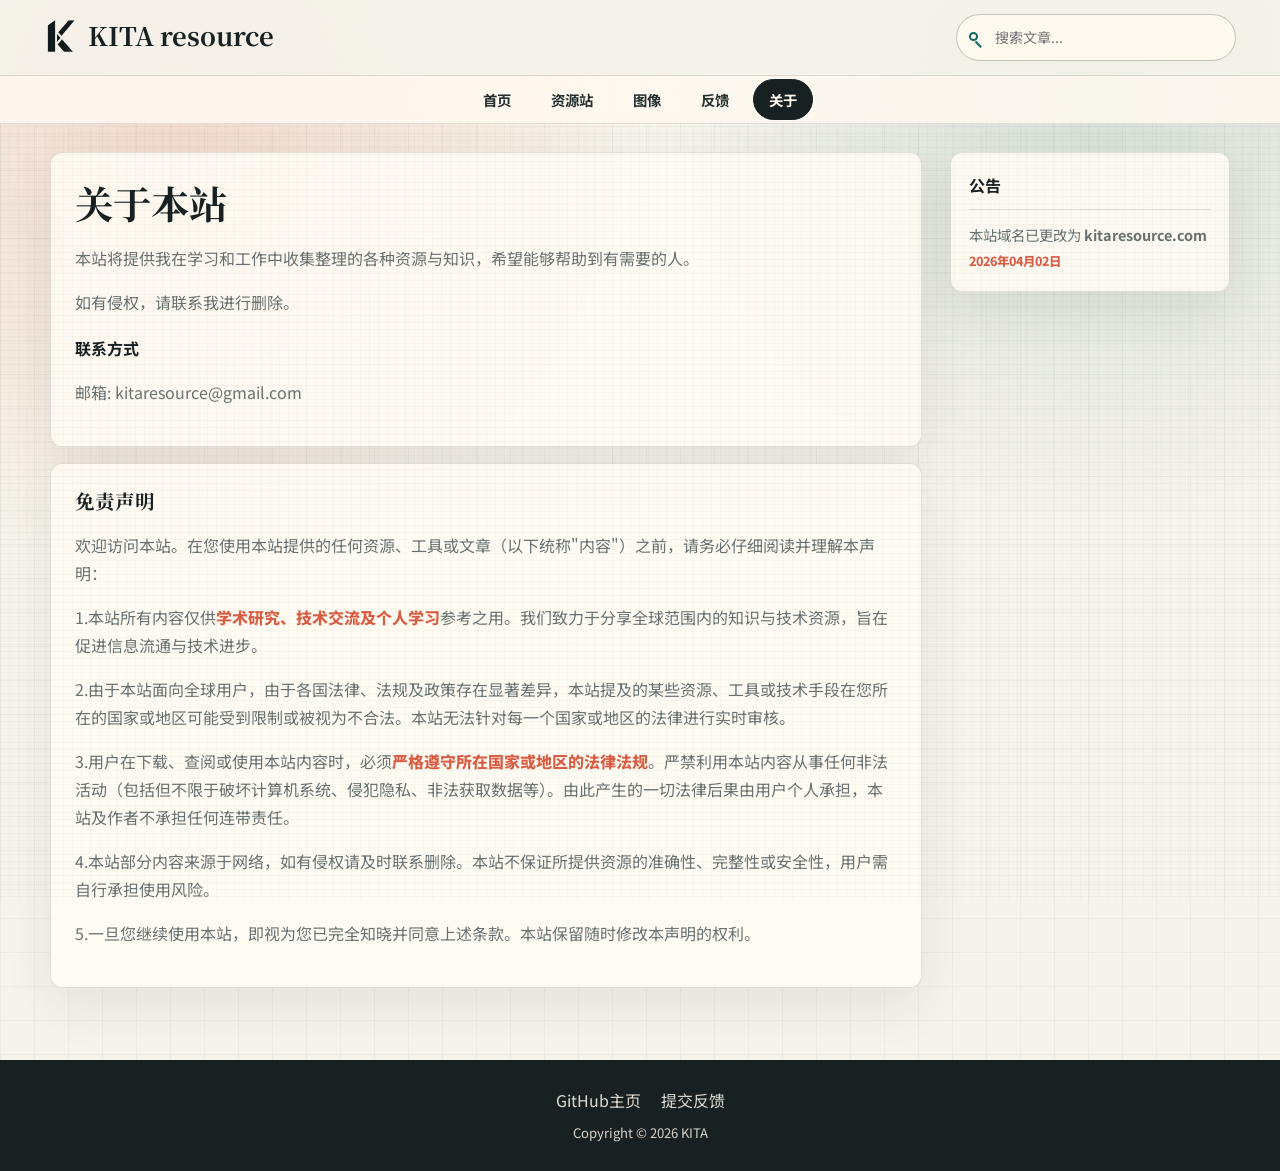
==== commit 3862b5c5: "Add password-gated picture gallery" ====
--- a/about.html
+++ b/about.html
@@ -25,6 +25,7 @@
         <div class="menu-links">
             <a href="index.html">首页</a>
             <a href="resource.html">资源站</a>
+            <a href="pictures.html">图像</a>
             <a href="contact.html">反馈</a>
             <a href="about.html" class="active">关于</a>
         </div>
--- a/blog.css
+++ b/blog.css
@@ -855,6 +855,386 @@
     display: none;
 }
 
+/* ============================================================
+   Picture gallery
+   ============================================================ */
+
+.picture-page {
+    --c-bg: #fff7fb;
+    --c-surface: rgba(255, 255, 255, 0.82);
+    --c-surface-solid: #ffffff;
+    --c-ink: #352341;
+    --c-text: #4c4054;
+    --c-text-secondary: #817386;
+    --c-primary: #d65f91;
+    --c-primary-dark: #8d4fbd;
+    --c-accent: #20a6b0;
+    --c-accent-soft: #bfeff1;
+    --c-line: rgba(92, 57, 105, 0.13);
+    --c-line-strong: rgba(92, 57, 105, 0.22);
+    --shadow-card: 0 18px 42px rgba(171, 101, 146, 0.14);
+    --shadow-hover: 0 24px 58px rgba(171, 101, 146, 0.22);
+    background:
+        linear-gradient(90deg, rgba(214, 95, 145, 0.04) 1px, transparent 1px),
+        linear-gradient(180deg, rgba(32, 166, 176, 0.04) 1px, transparent 1px),
+        radial-gradient(circle at 12% 12%, rgba(255, 187, 214, 0.42), transparent 28%),
+        radial-gradient(circle at 88% 10%, rgba(161, 234, 235, 0.46), transparent 30%),
+        radial-gradient(circle at 50% 92%, rgba(255, 224, 142, 0.28), transparent 34%),
+        var(--c-bg);
+    background-size: 32px 32px, 32px 32px, auto, auto, auto, auto;
+}
+
+.picture-page header,
+.picture-page nav:not(.footer-links) {
+    background: rgba(255, 247, 251, 0.84);
+}
+
+.picture-page [hidden] {
+    display: none !important;
+}
+
+.picture-shell {
+    width: min(1180px, calc(100% - 32px));
+    margin: 28px auto 56px;
+    flex: 1;
+}
+
+.picture-gate {
+    position: relative;
+    overflow: hidden;
+    width: min(620px, 100%);
+    margin: clamp(36px, 8vw, 92px) auto;
+    padding: clamp(28px, 5vw, 48px);
+    border: 1px solid rgba(255, 255, 255, 0.78);
+    border-radius: var(--radius-lg);
+    background:
+        linear-gradient(135deg, rgba(255, 255, 255, 0.94), rgba(255, 230, 243, 0.78)),
+        repeating-linear-gradient(135deg, rgba(32, 166, 176, 0.08) 0 1px, transparent 1px 12px);
+    box-shadow: var(--shadow-hover);
+}
+
+.picture-gate::before {
+    content: '';
+    position: absolute;
+    right: -42px;
+    top: -42px;
+    width: 136px;
+    height: 136px;
+    border: 1px solid rgba(214, 95, 145, 0.18);
+    border-radius: 34px;
+    background: rgba(255, 255, 255, 0.34);
+    transform: rotate(14deg);
+}
+
+.picture-gate > * {
+    position: relative;
+}
+
+.picture-gate h1 {
+    margin: 8px 0 22px;
+    color: var(--c-ink);
+    font-family: var(--font-display);
+    font-size: clamp(2rem, 6vw, 4rem);
+    line-height: 1;
+}
+
+.picture-gate-form {
+    padding: 0;
+    border: 0;
+    border-radius: 0;
+    background: transparent;
+}
+
+.picture-gate-form label {
+    margin-top: 0;
+}
+
+.picture-password-row {
+    display: grid;
+    grid-template-columns: minmax(0, 1fr) auto;
+    gap: 10px;
+    align-items: center;
+}
+
+.picture-password-row input {
+    min-height: 42px;
+    border-radius: 999px;
+    background: rgba(255, 255, 255, 0.86);
+}
+
+.picture-password-row .btn {
+    min-width: 92px;
+}
+
+.picture-gate-message {
+    min-height: 1.5em;
+    margin: 10px 0 0;
+    color: var(--c-primary-dark);
+    font-size: 0.9rem;
+    font-weight: 700;
+}
+
+.picture-hero {
+    position: relative;
+    overflow: hidden;
+    min-height: 280px;
+    padding: clamp(26px, 5vw, 58px);
+    border: 1px solid rgba(255, 255, 255, 0.78);
+    border-radius: var(--radius-lg);
+    background:
+        linear-gradient(135deg, rgba(255, 255, 255, 0.9), rgba(255, 228, 242, 0.72)),
+        repeating-linear-gradient(135deg, rgba(214, 95, 145, 0.11) 0 1px, transparent 1px 14px);
+    box-shadow: var(--shadow-card);
+    display: grid;
+    grid-template-columns: minmax(0, 1fr) minmax(180px, 260px);
+    gap: 24px;
+    align-items: end;
+}
+
+.picture-hero::before,
+.picture-hero::after {
+    content: '';
+    position: absolute;
+    pointer-events: none;
+    border: 1px solid rgba(214, 95, 145, 0.16);
+    background: rgba(255, 255, 255, 0.28);
+    transform: rotate(12deg);
+}
+
+.picture-hero::before {
+    width: 118px;
+    height: 118px;
+    right: 10%;
+    top: -36px;
+    border-radius: 28px;
+}
+
+.picture-hero::after {
+    width: 76px;
+    height: 76px;
+    right: 34%;
+    bottom: -30px;
+    border-radius: 22px;
+}
+
+.picture-hero > * {
+    position: relative;
+}
+
+.picture-hero h1 {
+    margin: 8px 0 14px;
+    color: var(--c-ink);
+    font-family: var(--font-display);
+    font-size: clamp(2.2rem, 7vw, 5.4rem);
+    line-height: 1;
+}
+
+.picture-hero p {
+    max-width: 700px;
+    margin: 0;
+    color: var(--c-text);
+    font-size: clamp(1rem, 2vw, 1.13rem);
+}
+
+.picture-hero-badge {
+    justify-self: end;
+    width: 100%;
+    padding: 18px;
+    border: 1px solid rgba(255, 255, 255, 0.82);
+    border-radius: var(--radius-lg);
+    background: rgba(255, 255, 255, 0.62);
+    box-shadow: inset 0 1px 0 rgba(255, 255, 255, 0.88);
+}
+
+.picture-hero-badge span {
+    display: block;
+    color: var(--c-accent);
+    font-size: 0.78rem;
+    font-weight: 800;
+    text-transform: uppercase;
+}
+
+.picture-hero-badge strong {
+    display: block;
+    margin-top: 8px;
+    color: var(--c-ink);
+    font-size: 1rem;
+    line-height: 1.35;
+    overflow-wrap: anywhere;
+}
+
+.picture-layout {
+    display: grid;
+    grid-template-columns: 164px minmax(0, 1fr);
+    gap: 22px;
+    margin-top: 22px;
+    align-items: start;
+}
+
+.picture-sidebar {
+    position: sticky;
+    top: calc(var(--header-h) + var(--nav-h) + 18px);
+}
+
+.picture-sidebar-inner {
+    padding: 16px;
+    border: 1px solid rgba(255, 255, 255, 0.76);
+    border-radius: var(--radius-lg);
+    background: rgba(255, 255, 255, 0.72);
+    box-shadow: var(--shadow-card);
+}
+
+.picture-sidebar h2 {
+    margin: 0 0 12px;
+    color: var(--c-ink);
+    font-size: 0.92rem;
+}
+
+.letter-list {
+    display: grid;
+    grid-template-columns: repeat(2, minmax(0, 1fr));
+    gap: 8px;
+}
+
+.letter-chip {
+    min-height: 34px;
+    border: 1px solid var(--c-line-strong);
+    border-radius: 999px;
+    background: rgba(255, 255, 255, 0.7);
+    color: var(--c-text);
+    cursor: pointer;
+    font: inherit;
+    font-size: 0.82rem;
+    font-weight: 800;
+}
+
+.letter-chip:hover,
+.letter-chip.active {
+    border-color: var(--c-primary);
+    background: var(--c-primary);
+    color: #fff;
+}
+
+.picture-gallery {
+    min-width: 0;
+}
+
+.picture-toolbar {
+    display: flex;
+    align-items: center;
+    justify-content: space-between;
+    gap: 16px;
+    margin-bottom: 16px;
+    padding: 16px 18px;
+    border: 1px solid rgba(255, 255, 255, 0.76);
+    border-radius: var(--radius-lg);
+    background: rgba(255, 255, 255, 0.7);
+    box-shadow: var(--shadow-card);
+}
+
+.picture-count {
+    display: inline-flex;
+    min-height: 28px;
+    align-items: center;
+    border: 1px solid rgba(214, 95, 145, 0.2);
+    border-radius: 999px;
+    background: rgba(255, 235, 246, 0.76);
+    color: var(--c-primary-dark);
+    font-size: 0.82rem;
+    font-weight: 800;
+    padding: 2px 12px;
+}
+
+.picture-toolbar p {
+    margin: 6px 0 0;
+    color: var(--c-text-secondary);
+    font-size: 0.88rem;
+}
+
+.picture-list {
+    display: grid;
+    gap: 18px;
+}
+
+.picture-card {
+    overflow: hidden;
+    border: 1px solid rgba(255, 255, 255, 0.78);
+    border-radius: var(--radius-lg);
+    background: rgba(255, 255, 255, 0.82);
+    box-shadow: var(--shadow-card);
+    transition: transform var(--transition), box-shadow var(--transition);
+}
+
+.picture-card:hover {
+    transform: translateY(-3px);
+    box-shadow: var(--shadow-hover);
+}
+
+.picture-card h2 {
+    margin: 0;
+    padding: 16px 18px 12px;
+    color: var(--c-ink);
+    font-family: var(--font-display);
+    font-size: clamp(1.16rem, 2vw, 1.55rem);
+    line-height: 1.32;
+    overflow-wrap: anywhere;
+}
+
+.picture-frame {
+    display: block;
+    padding: 0 18px 18px;
+}
+
+.picture-frame img {
+    display: block;
+    width: 100%;
+    max-height: min(78vh, 880px);
+    object-fit: contain;
+    border: 1px solid var(--c-line);
+    border-radius: var(--radius-md);
+    background: linear-gradient(135deg, rgba(255, 247, 251, 0.86), rgba(236, 253, 253, 0.86));
+}
+
+.picture-empty,
+.picture-skeleton {
+    min-height: 220px;
+    border: 1px solid rgba(255, 255, 255, 0.76);
+    border-radius: var(--radius-lg);
+    background: rgba(255, 255, 255, 0.7);
+    box-shadow: var(--shadow-card);
+}
+
+.picture-empty {
+    display: grid;
+    place-items: center;
+    color: var(--c-text-secondary);
+    text-align: center;
+    padding: 30px;
+}
+
+.picture-skeleton {
+    position: relative;
+    overflow: hidden;
+}
+
+.picture-skeleton::after {
+    content: '';
+    position: absolute;
+    inset: 0;
+    background: linear-gradient(90deg, transparent, rgba(255, 255, 255, 0.72), transparent);
+    animation: picture-loading 1.25s infinite;
+}
+
+@keyframes picture-loading {
+    from {
+        transform: translateX(-100%);
+    }
+
+    to {
+        transform: translateX(100%);
+    }
+}
+
 @media (max-width: 940px) {
     .page-body,
     .content {
@@ -880,6 +1260,34 @@
         padding: 18px 0 0;
         grid-template-columns: repeat(3, 1fr);
     }
+
+    .picture-hero {
+        grid-template-columns: 1fr;
+    }
+
+    .picture-hero-badge {
+        justify-self: stretch;
+    }
+
+    .picture-layout {
+        grid-template-columns: 1fr;
+    }
+
+    .picture-sidebar {
+        position: sticky;
+        top: calc(var(--header-h) + var(--nav-h));
+        z-index: 80;
+    }
+
+    .letter-list {
+        display: flex;
+        overflow-x: auto;
+        padding-bottom: 2px;
+    }
+
+    .letter-chip {
+        min-width: 52px;
+    }
 }
 
 @media (max-width: 720px) {
@@ -956,12 +1364,26 @@
     a[web] {
         width: 100%;
     }
+
+    .picture-toolbar {
+        align-items: stretch;
+        flex-direction: column;
+    }
+
+    .picture-password-row {
+        grid-template-columns: 1fr;
+    }
+
+    .picture-password-row .btn {
+        width: 100%;
+    }
 }
 
 @media (max-width: 480px) {
     .page-body,
     .content,
-    .resource-shell {
+    .resource-shell,
+    .picture-shell {
         width: min(100% - 20px, 1180px);
         margin-top: 16px;
     }
@@ -971,7 +1393,17 @@
     .resource-card,
     .work-item,
     .sidebar-section,
-    .announcement-bar {
+    .announcement-bar,
+    .picture-sidebar-inner,
+    .picture-toolbar {
         padding: 16px;
     }
-}
+
+    .picture-frame {
+        padding: 0 12px 12px;
+    }
+
+    .picture-card h2 {
+        padding: 14px 12px 10px;
+    }
+}
